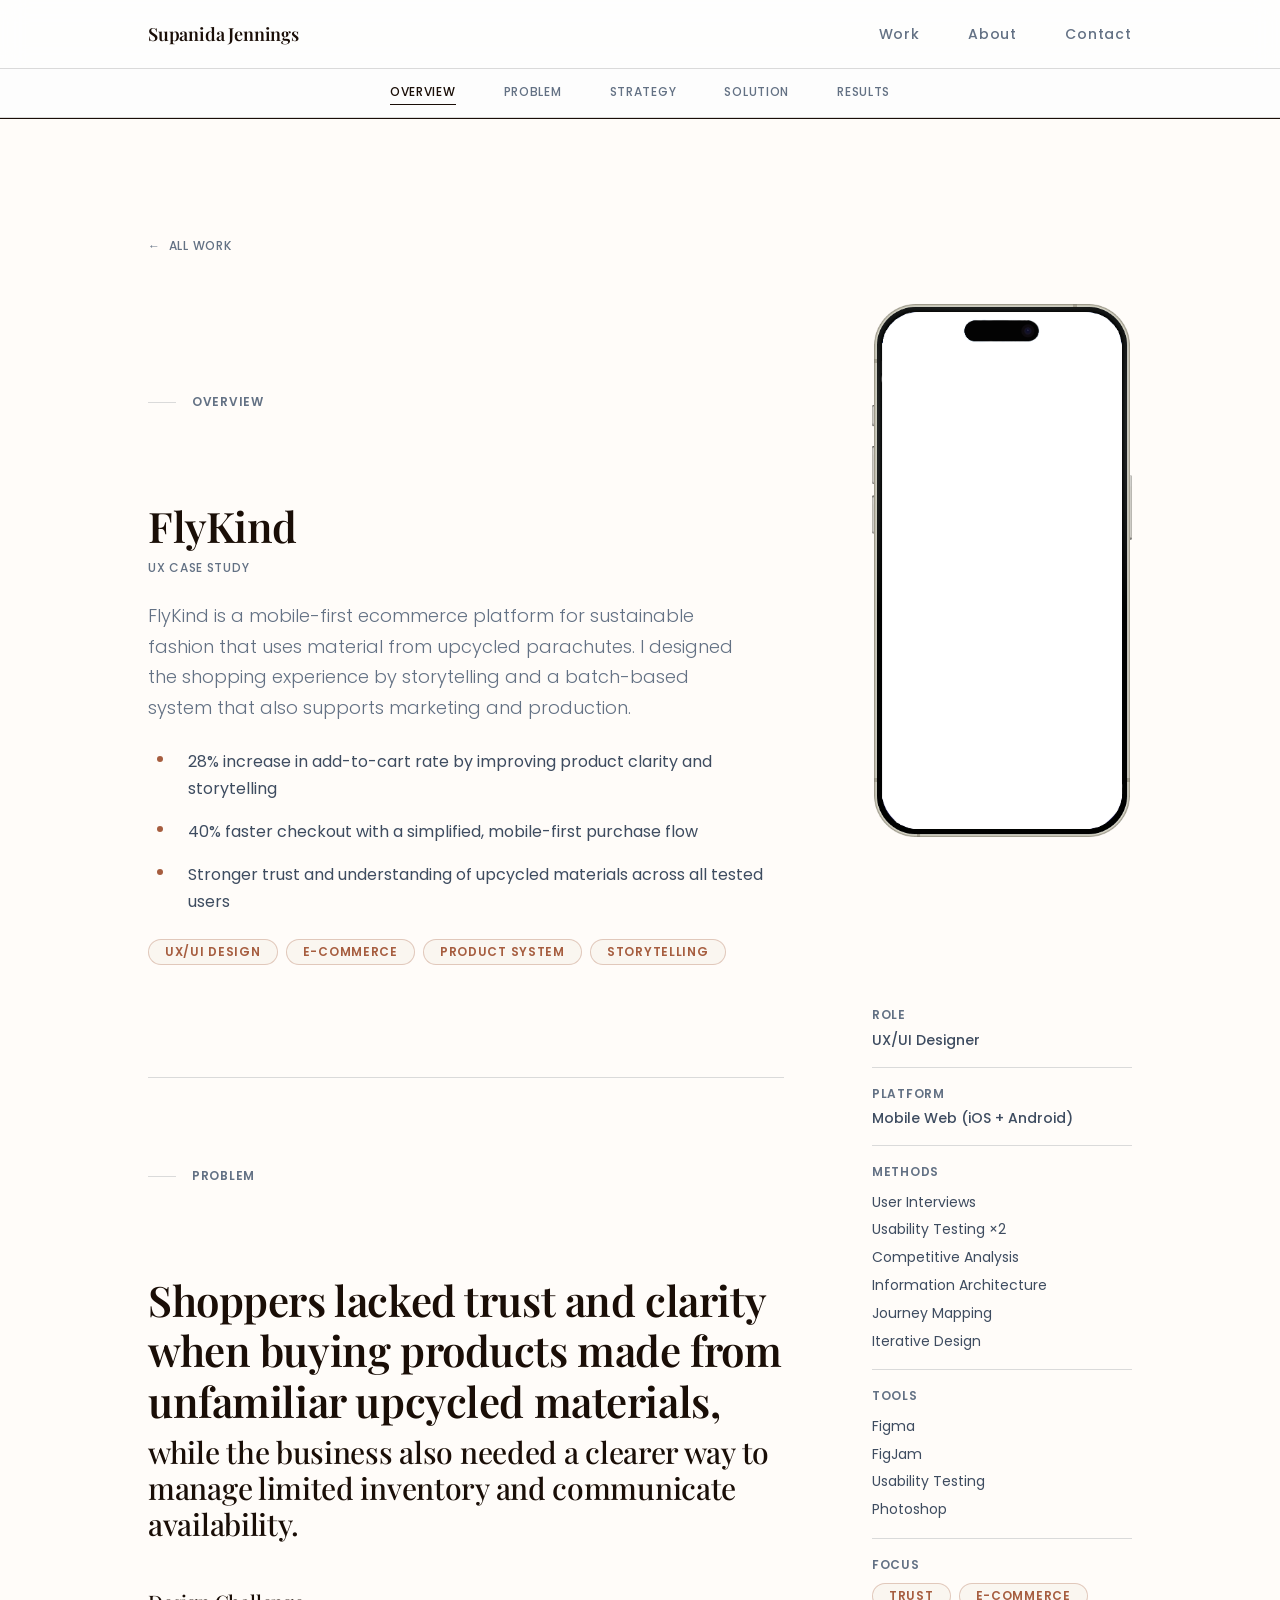
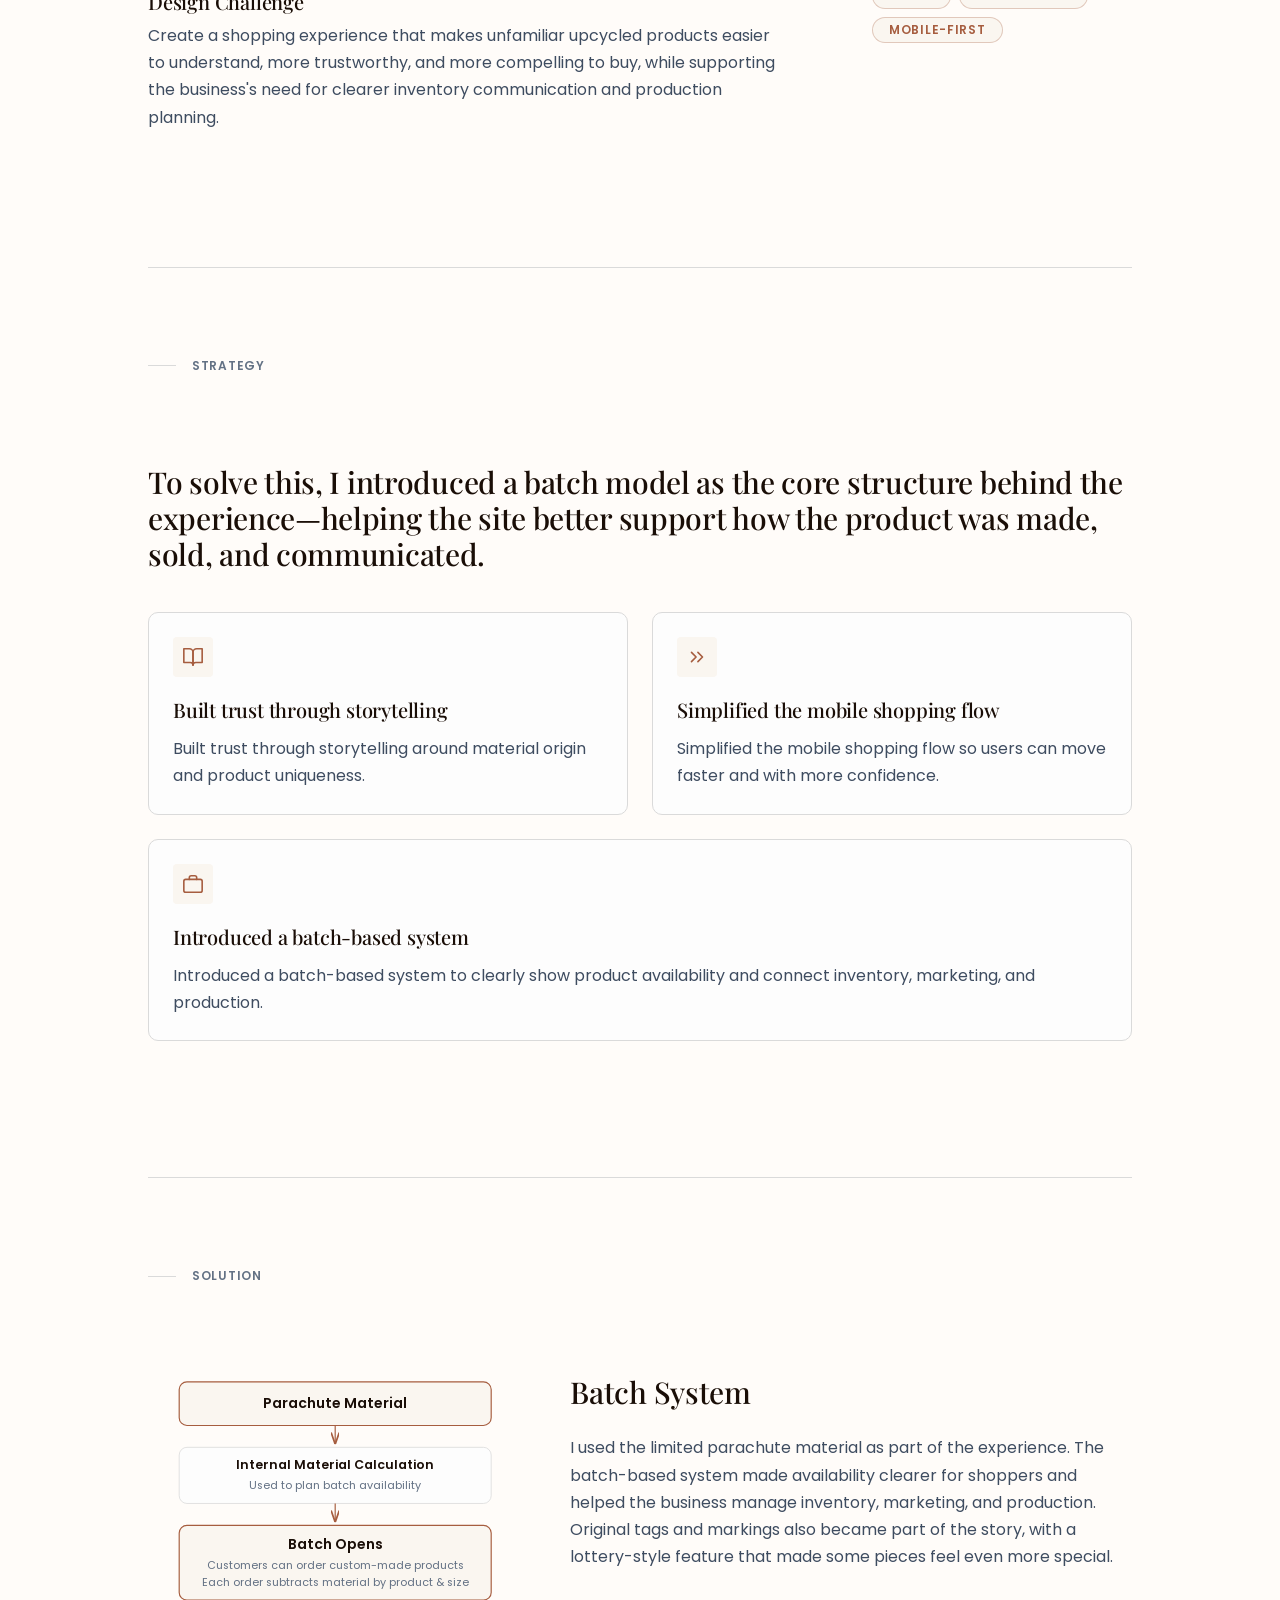
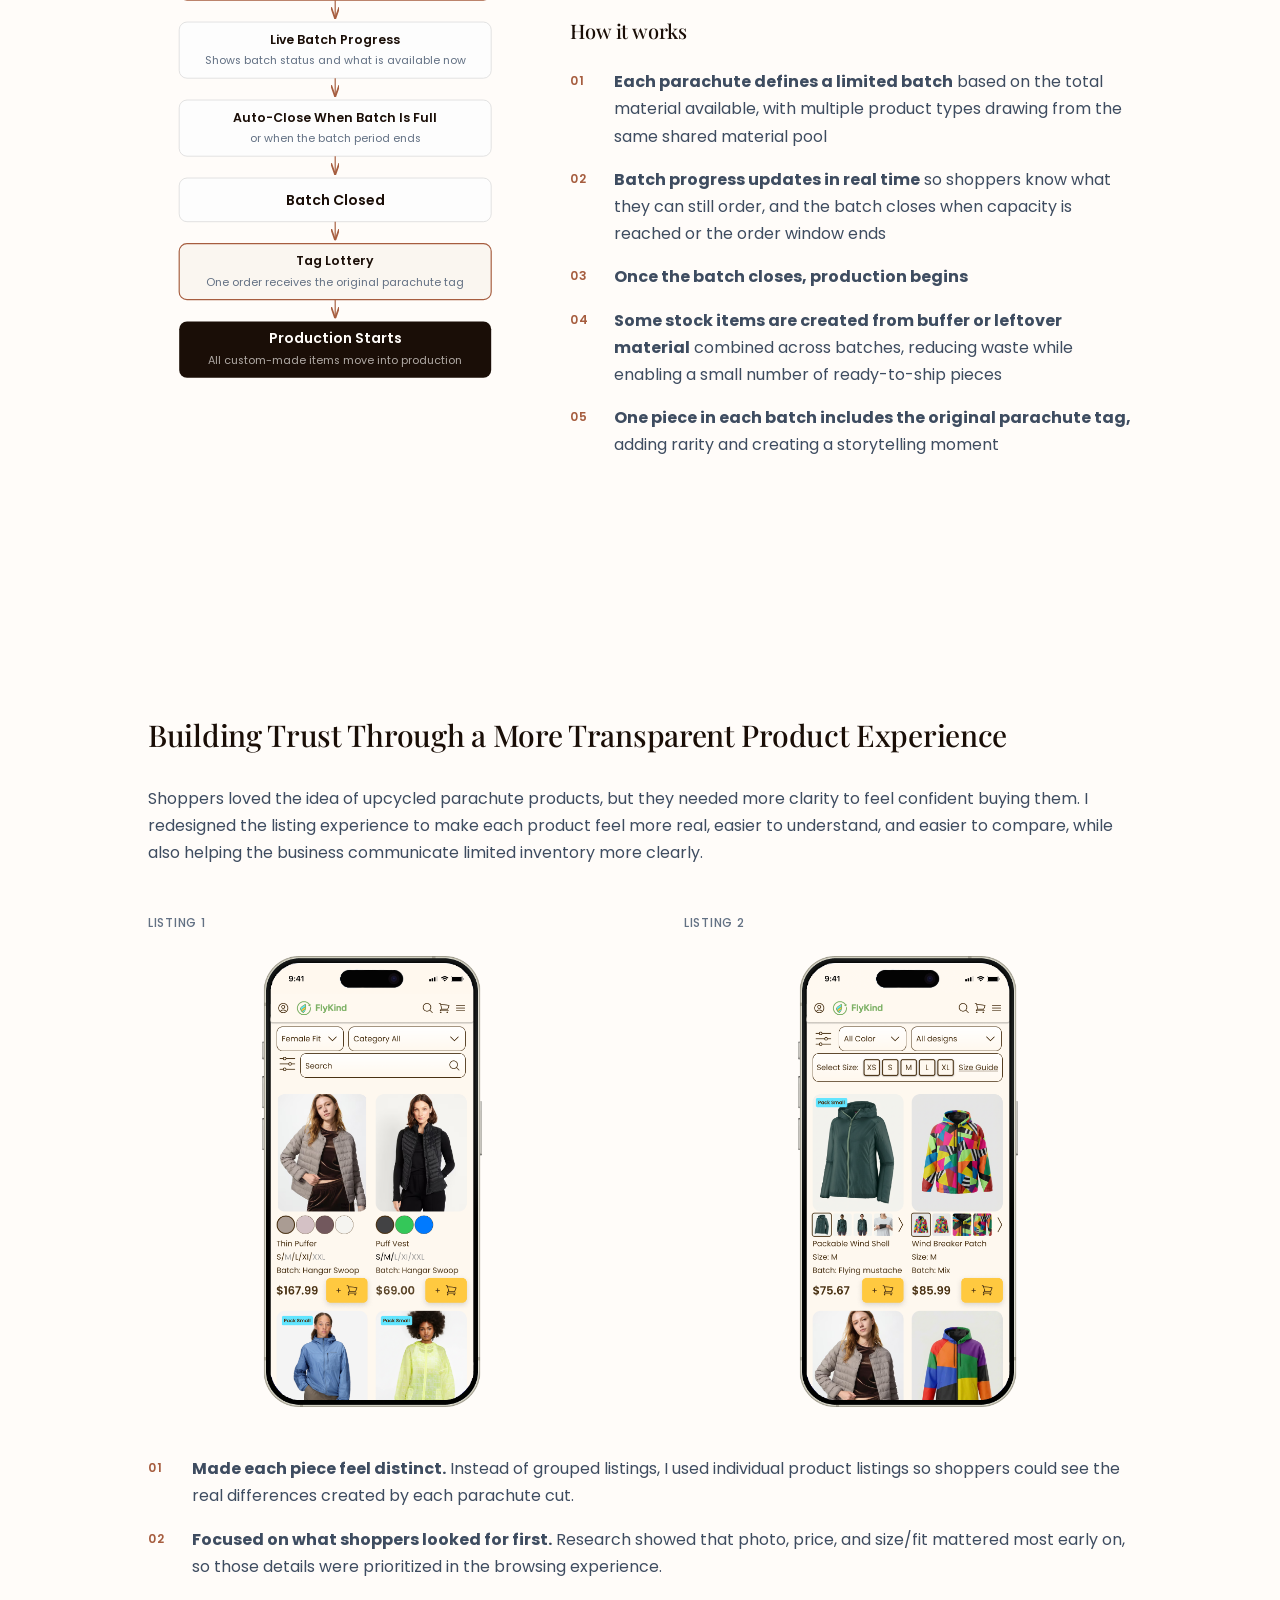
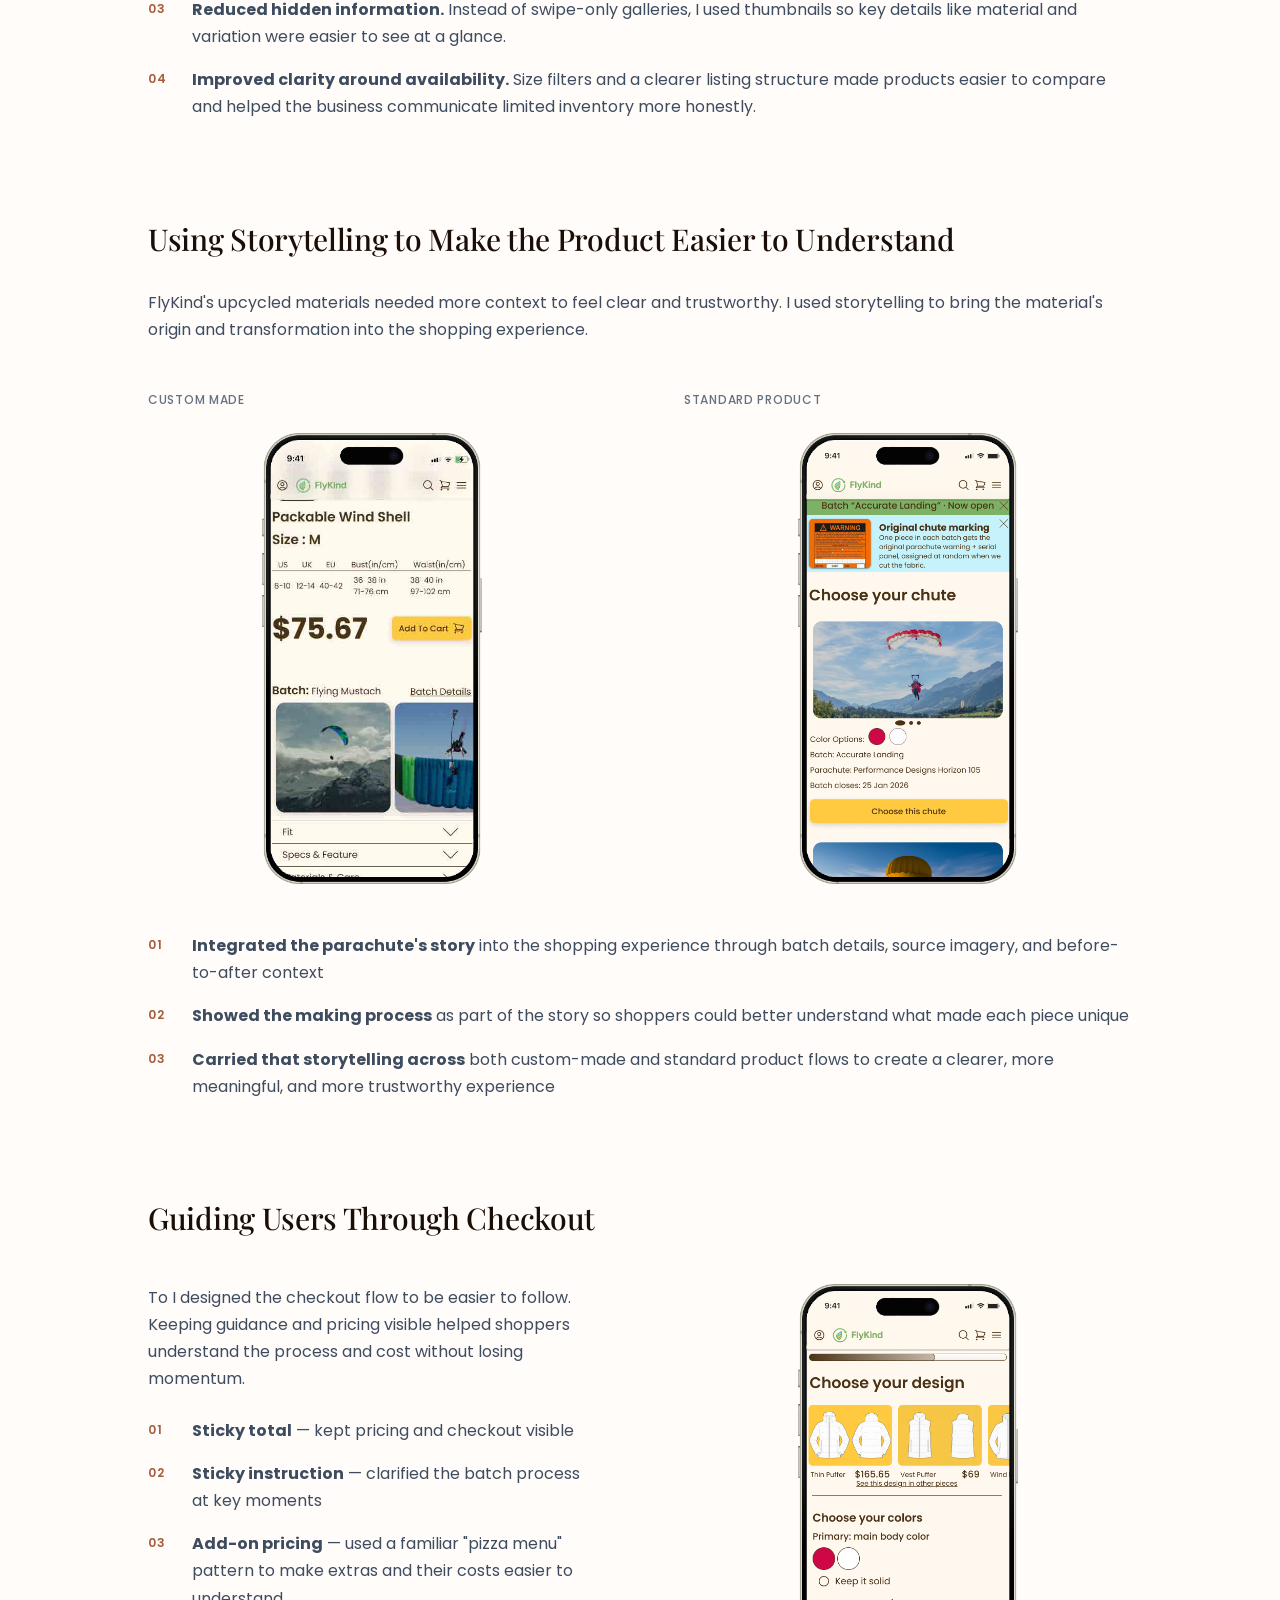
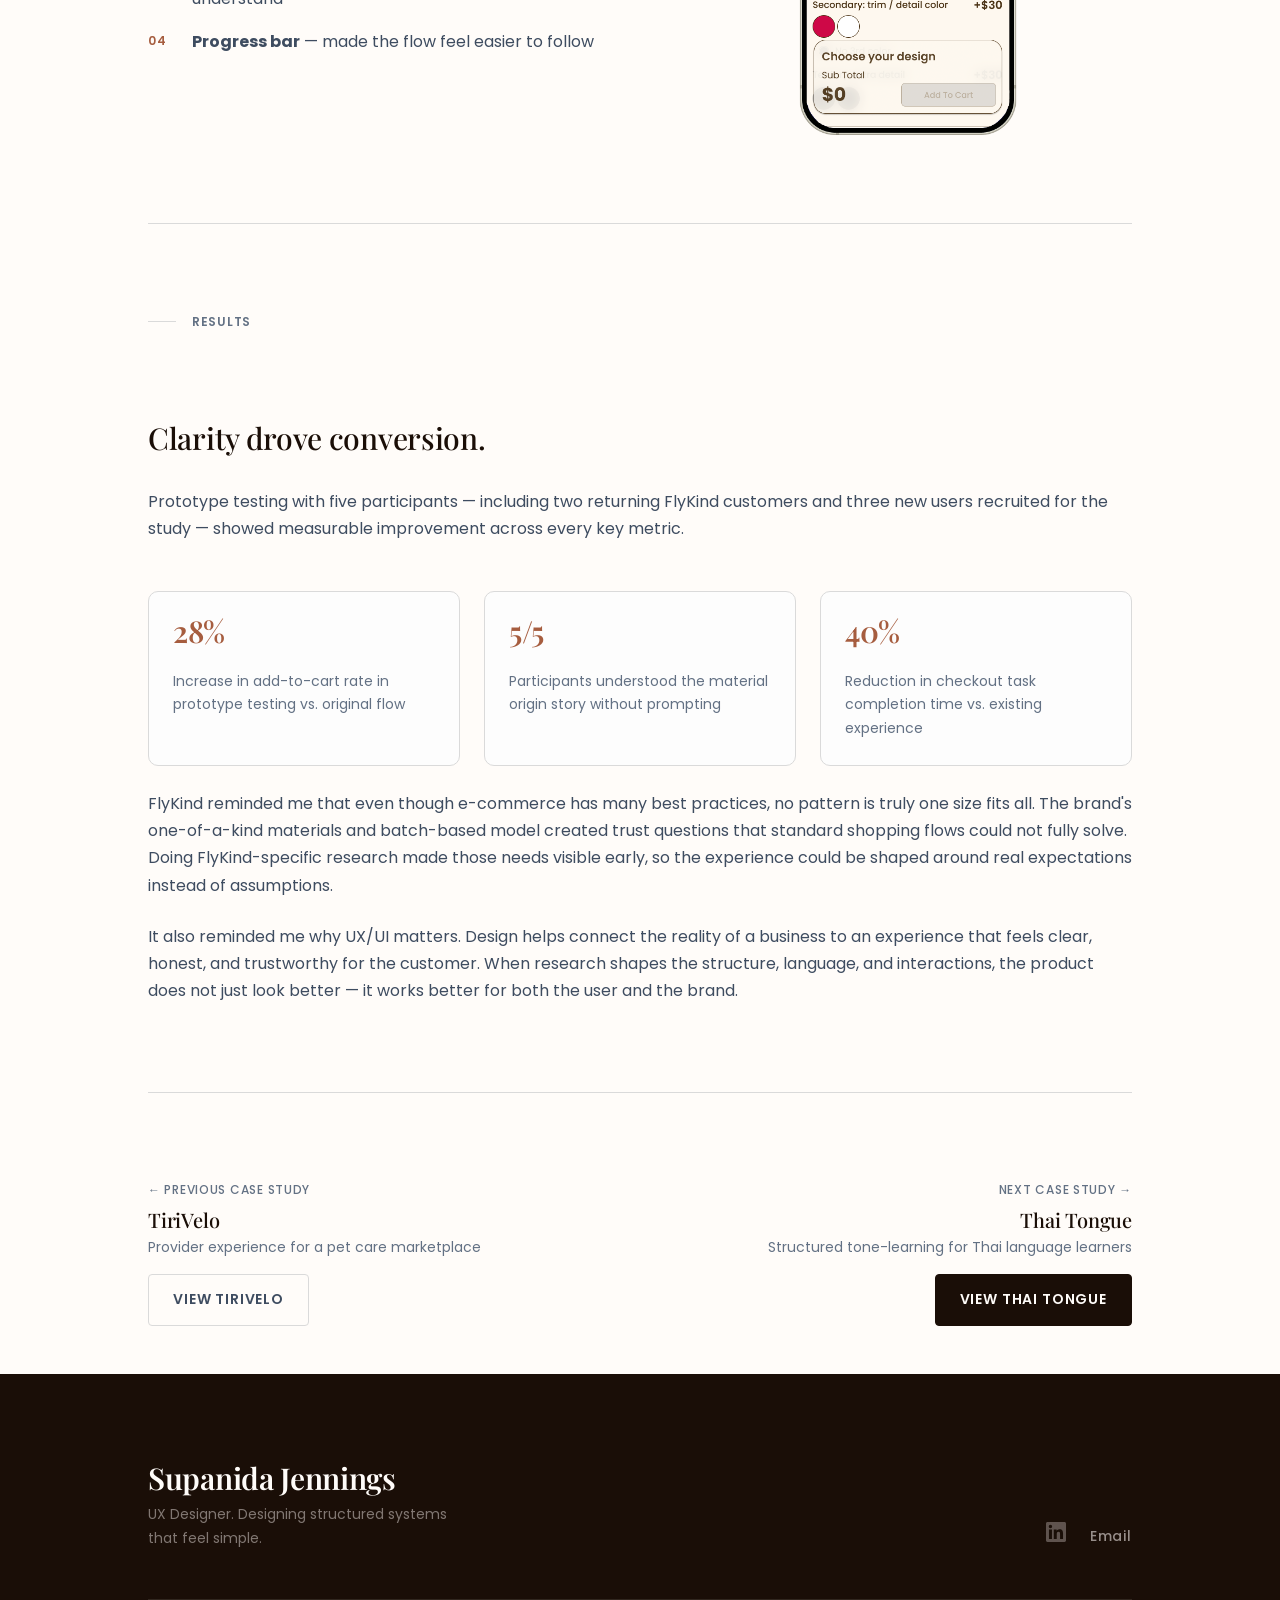
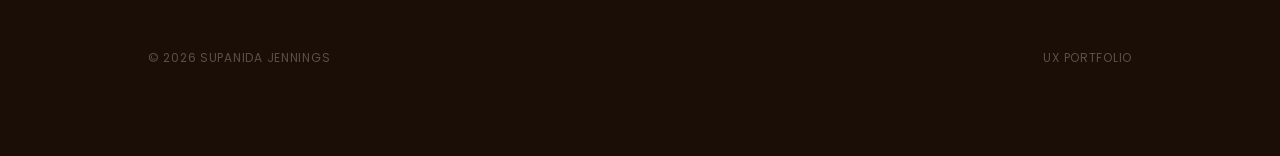
==== flykind_2.html @ d6032e82 "update: flatten asset structure and update site files Move all assets and HTML files from flykind/ a" ====
<!DOCTYPE html>
<html lang="en">
<head>
  <meta charset="UTF-8" />
  <meta name="viewport" content="width=device-width, initial-scale=1.0" />
  <meta name="description" content="FlyKind UX Case Study by Supanida Jennings. Designing a mobile-first shopping experience that earns trust for products made from upcycled parachutes." />
  <title>FlyKind — Supanida Jennings</title>
  <link rel="preconnect" href="https://fonts.googleapis.com" />
  <link rel="preconnect" href="https://fonts.gstatic.com" crossorigin />
  <link href="https://fonts.googleapis.com/css2?family=Playfair+Display:ital,wght@0,500;0,600;1,400&family=Poppins:wght@300;400;500;600&display=swap" rel="stylesheet" />
  <link rel="stylesheet" href="supanida.css" />

  <style>
    /* =======================================================================
       CASE STUDY PAGE — Additive styles only.
       Every token, color, font, and spacing value comes from supanida.css.
       ======================================================================= */

    :root {
      --nav-height:    64px;
      --subnav-height: 48px;
      --scroll-offset: calc(var(--nav-height) + var(--subnav-height) + 20px);
    }

    .section-label {
      margin-top: var(--space-xxl);
      margin-bottom: var(--space-xxl);
    }

    html { scroll-padding-top: var(--scroll-offset); }

    /* -------------------------------------------------------------------
       SUB-NAV
    ------------------------------------------------------------------- */
    .subnav {
      position: sticky;
      top: var(--nav-height);
      z-index: 90;
      background-color: rgba(253, 253, 253, 0.92);
      border-bottom: 0.75px solid var(--color-border);
      backdrop-filter: blur(12px);
      -webkit-backdrop-filter: blur(12px);
    }

    .subnav__inner {
      display: flex;
      align-items: center;
      justify-content: center;
      gap: var(--space-xl);
      height: var(--subnav-height);
      overflow-x: auto;
      scrollbar-width: none;
      -ms-overflow-style: none;
    }

    .subnav__inner::-webkit-scrollbar { display: none; }

    .subnav__link {
      font-family: var(--font-body);
      font-size: var(--text-caption);
      font-weight: var(--weight-medium);
      letter-spacing: var(--tracking-label);
      text-transform: uppercase;
      color: var(--color-text-muted);
      white-space: nowrap;
      padding-bottom: 2px;
      position: relative;
      flex-shrink: 0;
      transition: color var(--transition-base);
    }

    .subnav__link::after {
      content: '';
      position: absolute;
      bottom: -1px;
      left: 0;
      width: 0;
      height: 1.5px;
      background-color: var(--color-text-heading);
      transition: width var(--transition-base);
    }

    .subnav__link:hover              { color: var(--color-text-heading); }
    .subnav__link.is-active          { color: var(--color-text-heading); }
    .subnav__link.is-active::after   { width: 100%; }

    /* -------------------------------------------------------------------
       HERO-OVERVIEW MERGED LAYOUT
    ------------------------------------------------------------------- */
    .cs-hero-overview-grid {
      align-items: stretch;
      margin-top: var(--space-lg);
      gap: var(--space-lg);
    }

    .cs-hero-overview-img {
      display: flex;
      justify-content: center;
      align-items: center;
    }

    /* -------------------------------------------------------------------
       iPHONE 16 — iphone16light.png (383x785px)
       Video is 16px smaller than frame (8px inset each side), rounded 8px.
    ------------------------------------------------------------------- */
    .cs-phone-hero {
      position: relative;
      width: 100%;
      max-width: 260px;
      margin-inline: auto;
      aspect-ratio: 383 / 785;
    }

    /* PNG frame — solid on top, video shows through black screen area */
    .cs-phone-hero__frame {
      position: absolute;
      inset: 0;
      width: 100%;
      height: 100%;
      object-fit: fill;
      display: block;
      z-index: 2;
      pointer-events: none;
    }

    /* Video — 16px smaller than frame, centred */
    .cs-phone-hero__video {
      position: absolute;
      left:      50%;
      top:       50%;
      transform: translate(-50%, -50%);
      width:     93.734%;
      height:    96.943%;
      object-fit: fill;
      border-radius: 16px;
      display:   block;
      z-index:   1;
      background: #ffffff;
    }

    @media (min-width: 768px) {
      .cs-phone-hero {
        max-width: 260px;
        width: 260px;
        position: sticky;
        top: var(--scroll-offset);
      }
    }

    /* -------------------------------------------------------------------
       PHONE MOCKUP — static screenshot inside iPhone 16 frame
       Same sizing as hero video: 24px smaller, 16px radius
    ------------------------------------------------------------------- */
    .cs-phone-mockup {
      position: relative;
      width: 100%;
      margin-inline: auto;
      aspect-ratio: 383 / 785;
    }

    .cs-phone-mockup__frame {
      position: absolute;
      inset: 0;
      width: 100%;
      height: 100%;
      object-fit: fill;
      display: block;
      z-index: 2;
      pointer-events: none;
    }

    .cs-phone-mockup__screen {
      position: absolute;
      left: 50%;
      top: 50%;
      transform: translate(-50%, -50%);
      width: 93.734%;
      height: 96.943%;
      object-fit: cover;
      object-position: top;
      border-radius: 16px;
      display: block;
      z-index: 1;
      background: #ffffff;
    }

    /* -------------------------------------------------------------------
       OVERVIEW TWO-COLUMN GRID
    ------------------------------------------------------------------- */
    .cs-overview-grid {
      display: grid;
      grid-template-columns: 1fr;
      gap: var(--space-xxl);
      margin-top: var(--space-lg);
    }

    .cs-overview-role {
      border-top: 0.75px solid var(--color-border);
      padding-top: var(--space-lg);
    }

    @media (min-width: 680px) {
      .cs-overview-grid {
        grid-template-columns: 1fr 1fr;
        align-items: start;
      }
      .cs-overview-role {
        border-top: none;
        border-left: 0.75px solid var(--color-border);
        padding-top: 0;
        padding-left: var(--space-xxl);
      }
    }

    /* -------------------------------------------------------------------
       STRATEGY CARDS
    ------------------------------------------------------------------- */
    .cs-strategy-grid {
      display: grid;
      grid-template-columns: 1fr;
      gap: var(--space-lg);
    }

    .cs-strategy-card {
      background-color: var(--color-bg-secondary);
      border: 0.75px solid var(--color-border);
      border-radius: var(--radius-md);
      padding: var(--space-lg);
    }

    .cs-strategy-icon {
      width: 40px;
      height: 40px;
      border-radius: var(--radius-sm);
      background-color: var(--color-accent-light);
      color: var(--color-accent);
      display: flex;
      align-items: center;
      justify-content: center;
      margin-bottom: var(--space-md);
      flex-shrink: 0;
    }

    .cs-strategy-card__title {
      font-family: var(--font-heading);
      font-size: var(--text-h3);
      font-weight: var(--weight-medium);
      letter-spacing: var(--tracking-heading);
      color: var(--color-text-heading);
      margin-bottom: var(--space-sm);
    }

    @media (min-width: 680px) {
      .cs-strategy-grid {
        grid-template-columns: repeat(2, 1fr);
      }
    }

    /* -------------------------------------------------------------------
       BATCH ICON LIST — vertical list with icons matching design tokens
    ------------------------------------------------------------------- */
    .cs-batch-list {
      display: flex;
      flex-direction: column;
      gap: var(--space-lg);
      margin-top: 40px;
    }

    .cs-batch-item {
      display: grid;
      grid-template-columns: 44px 1fr;
      gap: var(--space-md);
      align-items: start;
    }

    .cs-batch-icon {
      width: 44px;
      height: 44px;
      border-radius: var(--radius-sm);
      background-color: var(--color-accent-light);
      color: var(--color-accent);
      display: flex;
      align-items: center;
      justify-content: center;
      flex-shrink: 0;
    }

    .cs-batch-item__text h4 {
      font-family: var(--font-heading);
      font-size: var(--text-body-md);
      font-weight: var(--weight-semibold);
      color: var(--color-text-heading);
      line-height: 1.3;
    }

    .cs-batch-item__text p {
      font-size: var(--text-body-sm);
      color: var(--color-text-muted);
      line-height: var(--lh-body);
      margin-top: var(--space-xs);
    }

    /* -------------------------------------------------------------------
       PROJECT INFO BAR — full width horizontal
    ------------------------------------------------------------------- */
    .cs-project-bar {
      display: grid;
      grid-template-columns: 1fr;
      padding-block: var(--space-lg);
    }

    .cs-project-bar__item {
      padding-block: var(--space-md);
      border-bottom: 0.75px solid var(--color-border);
    }

    .cs-project-bar__item:last-child { border-bottom: none; }

    @media (min-width: 680px) {
      .cs-project-bar {
        grid-template-columns: repeat(5, 1fr);
        padding-block: var(--space-xl);
        align-items: start;
      }

      .cs-project-bar__item {
        padding-block: 0;
        padding-inline: var(--space-lg);
        border-bottom: none;
        border-right: 0.75px solid var(--color-border);
      }

      .cs-project-bar__item:first-child { padding-left: 0; }
      .cs-project-bar__item:last-child  { border-right: none; }
    }

    /* -------------------------------------------------------------------
       HERO
    ------------------------------------------------------------------- */
    .cs-hero {
      padding-top: calc(var(--space-xxl) + var(--space-lg));
      padding-bottom: 0;
      border-top: 1.5px solid var(--color-text-heading);
    }

    .cs-hero__back {
      display: inline-flex;
      align-items: center;
      gap: var(--space-sm);
      font-family: var(--font-body);
      font-size: var(--text-caption);
      font-weight: var(--weight-medium);
      letter-spacing: var(--tracking-label);
      text-transform: uppercase;
      color: var(--color-text-muted);
      transition: color var(--transition-base);
      margin-bottom: var(--space-lg);
    }

    .cs-hero__back::before { content: '←'; }
    .cs-hero__back:hover   { color: var(--color-text-heading); }

    .cs-hero__tags {
      display: flex;
      flex-wrap: wrap;
      gap: var(--space-sm);
      margin-bottom: var(--space-lg);
    }

    .cs-hero__sub {
      font-family: var(--font-body);
      font-size: var(--text-body-lg);
      font-weight: var(--weight-light);
      line-height: var(--lh-body);
      color: var(--color-text-muted);
      max-width: 600px;
      margin-top: var(--space-md);
    }

    .cs-cover {
      margin-top: var(--space-xxl);
      border-radius: var(--radius-lg);
      overflow: hidden;
      background-color: var(--color-accent-light);
      aspect-ratio: 16 / 7;
    }

    .cs-cover img {
      width: 100%;
      height: 100%;
      object-fit: cover;
    }

    /* -------------------------------------------------------------------
       BULLET LIST (hero outcome bullets)
    ------------------------------------------------------------------- */
    .cs-bullets {
      display: flex;
      flex-direction: column;
      gap: var(--space-md);
      margin-top: var(--space-xl);
    }

    .cs-bullet {
      display: grid;
      grid-template-columns: var(--space-lg) 1fr;
      gap: var(--space-md);
      align-items: start;
    }

    .cs-bullet::before {
      content: '';
      width: 6px;
      height: 6px;
      border-radius: 50%;
      background-color: var(--color-accent);
      margin-top: 8px;
      justify-self: center;
    }

    .cs-bullet p {
      font-size: var(--text-body-md);
      line-height: var(--lh-body);
      color: var(--color-text-body);
    }

    /* -------------------------------------------------------------------
       STATS ROW
    ------------------------------------------------------------------- */
    .cs-stats {
      display: grid;
      grid-template-columns: 1fr;
      gap: var(--space-lg);
      padding-block: var(--space-xl);
      border-top: 0.75px solid var(--color-border);
      border-bottom: 0.75px solid var(--color-border);
      margin-top: var(--space-xxl);
    }

    .cs-stat__number {
      font-family: var(--font-heading);
      font-size: var(--text-h1);
      font-weight: var(--weight-semibold);
      letter-spacing: var(--tracking-heading);
      color: var(--color-accent);
      line-height: 1;
    }

    .cs-stat__label {
      font-size: var(--text-body-sm);
      color: var(--color-text-muted);
      margin-top: var(--space-sm);
      line-height: var(--lh-small);
    }

    /* -------------------------------------------------------------------
       BODY LAYOUT
    ------------------------------------------------------------------- */
    .cs-layout {
      display: grid;
      grid-template-columns: 1fr;
      gap: var(--space-xxl);
      align-items: start;
    }

    /* On mobile sidebar moves above main content */
    .cs-sidebar {
      padding-top: 0;
      order: -1;
    }

    .cs-sidebar__item {
      padding-block: var(--space-md);
      border-bottom: 0.75px solid var(--color-border);
    }

    .cs-sidebar__key {
      font-size: var(--text-caption);
      font-weight: var(--weight-semibold);
      letter-spacing: var(--tracking-label);
      text-transform: uppercase;
      color: var(--color-text-muted);
      margin-bottom: var(--space-xs);
    }

    .cs-sidebar__val {
      font-size: var(--text-body-sm);
      font-weight: var(--weight-medium);
      color: var(--color-text-body);
      line-height: var(--lh-small);
    }

    .cs-sidebar__pills {
      display: flex;
      flex-wrap: wrap;
      gap: var(--space-sm);
      margin-top: var(--space-sm);
    }

    /* -------------------------------------------------------------------
       CONTENT RHYTHM
    ------------------------------------------------------------------- */
    .cs-content p + p { margin-top: var(--space-lg); }

    .cs-content h3 {
      font-family: var(--font-heading);
      font-size: var(--text-h3);
      font-weight: var(--weight-medium);
      letter-spacing: var(--tracking-heading);
      color: var(--color-text-heading);
      margin-top: var(--space-xl);
      margin-bottom: var(--space-md);
    }

    .cs-pullquote {
      border-left: 4px solid var(--color-accent);
      padding-left: var(--space-lg);
      margin-block: var(--space-xl);
    }

    .cs-pullquote p {
      font-family: var(--font-heading);
      font-size: var(--text-h3);
      font-weight: var(--weight-medium);
      font-style: italic;
      line-height: 1.4;
      color: var(--color-text-heading);
    }

    .cs-list {
      counter-reset: cs-counter;
      margin-top: var(--space-lg);
      display: flex;
      flex-direction: column;
      gap: var(--space-md);
    }

    .cs-list__item {
      display: grid;
      grid-template-columns: 28px 1fr;
      gap: var(--space-md);
      align-items: start;
    }

    .cs-list__item::before {
      counter-increment: cs-counter;
      content: counter(cs-counter, decimal-leading-zero);
      font-size: var(--text-caption);
      font-weight: var(--weight-semibold);
      letter-spacing: var(--tracking-label);
      color: var(--color-accent);
      padding-top: 3px;
    }

    .cs-list__item p {
      font-size: var(--text-body-md);
      line-height: var(--lh-body);
      color: var(--color-text-body);
      margin-top: 0 !important;
    }

    /* -------------------------------------------------------------------
       ASYMMETRIC FEATURE GRID
       Left: one tall card | Right: two stacked cards
    ------------------------------------------------------------------- */
    .feature-grid {
      display: grid;
      grid-template-columns: 1fr;
      gap: var(--space-lg);
    }

    .feature-column-left,
    .feature-column-right {
      display: flex;
      flex-direction: column;
      gap: var(--space-lg);
    }

    .feature-card {
      display: flex;
      flex-direction: column;
      gap: var(--space-md);
    }

    .feature-label { color: var(--color-text-muted); margin-bottom: var(--space-sm); }

    .feature-image-wrap {
      display: flex;
      justify-content: center;
    }

    /* plain img (non-phone) inside feature-image-wrap */
    .feature-image-wrap > img {
      width: 100%;
      max-width: 280px;
      height: auto;
      display: block;
      border-radius: var(--radius-md);
    }

    /* phone mockup inside feature-image-wrap — fixed width, frame intact */
    .feature-image-wrap .cs-phone-mockup {
      width: 220px;
      flex-shrink: 0;
    }

    @media (min-width: 680px) {
      .feature-grid {
        grid-template-columns: 1fr 1fr;
        align-items: stretch;
        gap: var(--space-xxl);
      }

      .feature-column-left { height: 100%; }

      .feature-card--tall {
        flex: 1;
        height: 100%;
        justify-content: flex-start;
      }

      .feature-card--tall .feature-image-wrap {
        border-radius: var(--radius-md);
        min-height: 0;
        display: flex;
        align-items: flex-start;
        justify-content: center;
      }

      .feature-column-right .feature-image-wrap .cs-phone-mockup {
        width: 220px;
      }

      .feature-column-left .feature-image-wrap .cs-phone-mockup {
        width: 220px;
      }
    }

    /* -------------------------------------------------------------------
       FEATURE BLOCKS — alternating image/text layout
    ------------------------------------------------------------------- */
    .cs-feature-block {
      display: grid;
      grid-template-columns: 1fr;
      gap: var(--space-xl);
      align-items: center;
      margin-bottom: var(--space-xxl);
    }

    .cs-feature-grid {
      display: grid;
      grid-template-columns: 1fr;
      gap: var(--space-xxl);
      margin-top: var(--space-xxl);
    }

    @media (min-width: 680px) {
      .cs-feature-grid {
        grid-template-columns: 1fr 1fr;
      }
    }

    .cs-feature-card {
      display: flex;
      flex-direction: column;
      gap: var(--space-md);
    }

    .cs-feature-card__img {
      border-radius: var(--radius-md);
      overflow: hidden;
    }

    .cs-feature-card__img img {
      width: 100%;
      height: auto;
      display: block;
    }

    .cs-feature-block__img {
      border-radius: var(--radius-md);
      display: flex;
      justify-content: center;
    }

    .cs-feature-block__img img {
      width: 100%;
      max-width: 280px;
      height: auto;
      display: block;
    }

    @media (min-width: 680px) {
      .cs-feature-block {
        grid-template-columns: 1fr 1fr;
      }

      .cs-feature-block__img img {
        max-width: 100%;
      }

      .feature-image-wrap img {
        max-width: 100%;
      }

      .cs-feature-block--reverse .cs-feature-block__img {
        order: 2;
      }

      .cs-feature-block--reverse .cs-feature-block__text {
        order: 1;
      }
    }

    /* -------------------------------------------------------------------
       IMAGE PLACEHOLDERS
    ------------------------------------------------------------------- */
    .cs-img-wrap {
      margin-block: var(--space-xl);
      border-radius: var(--radius-md);
      overflow: hidden;
      background-color: var(--color-accent-light);
    }

    .cs-img-wrap img { width: 100%; height: auto; display: block; }

    .cs-img-wrap--placeholder {
      aspect-ratio: 16 / 9;
      display: flex;
      align-items: center;
      justify-content: center;
    }

    .cs-img-wrap--placeholder span {
      font-family: var(--font-body);
      font-size: var(--text-body-sm);
      letter-spacing: var(--tracking-label);
      text-transform: uppercase;
      color: var(--color-text-muted);
    }

    .cs-img-caption {
      font-size: var(--text-caption);
      letter-spacing: var(--tracking-label);
      color: var(--color-text-muted);
      margin-top: var(--space-sm);
      text-align: center;
    }

    /* -------------------------------------------------------------------
       RESULTS
    ------------------------------------------------------------------- */
    .cs-results-grid {
      display: grid;
      grid-template-columns: 1fr;
      gap: var(--space-lg);
      margin-top: var(--space-xl);
    }

    .cs-result-card {
      background-color: var(--color-bg-secondary);
      border: 0.75px solid var(--color-border);
      border-radius: var(--radius-md);
      padding: var(--space-lg);
    }

    .cs-result-card__number {
      font-family: var(--font-heading);
      font-size: var(--text-h2);
      font-weight: var(--weight-semibold);
      color: var(--color-accent);
      letter-spacing: var(--tracking-heading);
      line-height: 1;
    }

    .cs-result-card__desc {
      font-size: var(--text-body-sm);
      color: var(--color-text-muted);
      margin-top: var(--space-sm);
      line-height: var(--lh-body);
    }

    /* -------------------------------------------------------------------
       NEXT CASE STUDY
    ------------------------------------------------------------------- */
    .cs-next {
      border-top: 0.75px solid var(--color-border);
      padding-top: var(--space-xxl);
      display: flex;
      flex-direction: column;
      gap: var(--space-lg);
    }

    /* -------------------------------------------------------------------
       RESPONSIVE — Tablet
    ------------------------------------------------------------------- */
    @media (min-width: 680px) {
      .cs-stats        { grid-template-columns: repeat(3, 1fr); }
      .cs-results-grid { grid-template-columns: repeat(2, 1fr); }
      .cs-next         { flex-direction: row; justify-content: space-between; align-items: center; }
      .cs-listing-grid { grid-template-columns: 1fr 1fr 2fr; }
    }

    /* -------------------------------------------------------------------
       RESPONSIVE — Desktop
    ------------------------------------------------------------------- */
    @media (min-width: 1024px) {
      :root { --nav-height: 68px; }

      .cs-layout {
        grid-template-columns: 1fr 260px;
        gap: var(--space-xxl);
      }

      .cs-sidebar {
        position: sticky;
        top: var(--scroll-offset);
        order: 0;
      }

      .cs-results-grid { grid-template-columns: repeat(3, 1fr); }
    }
  </style>
</head>
<body>

  <!-- =====================================================================
       MAIN NAV
       ===================================================================== -->
  <nav class="site-nav" role="navigation" aria-label="Main navigation">
    <div class="container">
      <div class="site-nav__inner">
        <a href="index.html" class="site-nav__logo" aria-label="Supanida Jennings, Home">
          Supanida Jennings
        </a>
        <ul class="site-nav__links" role="list">
          <li><a href="index.html#work"    class="nav-link">Work</a></li>
          <li><a href="index.html#about"   class="nav-link">About</a></li>
          <li><a href="index.html#contact" class="nav-link">Contact</a></li>
        </ul>
      </div>
    </div>
  </nav>


  <!-- =====================================================================
       SUB-NAV
       ===================================================================== -->
  <nav class="subnav" role="navigation" aria-label="Case study sections">
    <div class="container">
      <div class="subnav__inner">
        <a href="#overview"  class="subnav__link" data-section="overview">Overview</a>
        <a href="#problem"   class="subnav__link" data-section="problem">Problem</a>
        <a href="#strategy"  class="subnav__link" data-section="strategy">Strategy</a>
        <a href="#solution"  class="subnav__link" data-section="solution">Solution</a>
        <a href="#results"   class="subnav__link" data-section="results">Results</a>
      </div>
    </div>
  </nav>


  <!-- =====================================================================
       OVERVIEW — merged hero + overview, two-column (mirrors TiriVelo)
       ===================================================================== -->
  <section class="cs-hero" id="overview" aria-labelledby="heading-overview">
    <div class="container">

      <a href="index.html" class="cs-hero__back">All Work</a>

      <div class="cs-hero-overview-grid cs-layout">

        <!-- Left: all text content -->
        <div>

          <!-- Overview label sits above everything -->
          <p class="section-label">Overview</p>

          <h1 class="section-title animate-in animate-in--delay-1">FlyKind</h1>
          <p class="caption animate-in animate-in--delay-1"
             style="margin-top: var(--space-sm); color: var(--color-text-muted); letter-spacing: var(--tracking-label); text-transform: uppercase;">
            UX Case Study
          </p>

          <p class="cs-hero__sub animate-in animate-in--delay-2" style="margin-top: var(--space-lg);">
            FlyKind is a mobile-first ecommerce platform for sustainable fashion that uses material from upcycled parachutes. I designed the shopping experience by storytelling and a batch-based system that also supports marketing and production.
          </p>

          <div class="cs-bullets animate-in animate-in--delay-3" style="margin-top: var(--space-lg);">
            <div class="cs-bullet"><p>28% increase in add-to-cart rate by improving product clarity and storytelling</p></div>
            <div class="cs-bullet"><p>40% faster checkout with a simplified, mobile-first purchase flow</p></div>
            <div class="cs-bullet"><p>Stronger trust and understanding of upcycled materials across all tested users</p></div>
          </div>

          <div class="cs-hero__tags" style="margin-top: var(--space-lg);">
            <span class="tag">UX/UI Design</span>
            <span class="tag">E-Commerce</span>
            <span class="tag">Product System</span>
            <span class="tag">Storytelling</span>
          </div>

          <!-- Overview text removed -->

        </div>

        <!-- Right: real iPhone 16 image with video behind screen -->
        <div class="cs-hero-overview-img animate-in animate-in--delay-3">
          <div class="cs-phone-hero">

            <!-- Video positioned exactly behind the screen area -->
            <video
              class="cs-phone-hero__video"
              autoplay
              loop
              muted
              playsinline
              aria-label="Hero screen recording of the FlyKind shopping experience"
            >
              <source src="flykind.mp4" type="video/mp4" />
            </video>

            <!-- iPhone 16 PNG frame overlaid on top -->
            <img
              class="cs-phone-hero__frame"
              src="iphone16light.png"
              alt=""
              aria-hidden="true"
            />

          </div>
        </div>

      </div>
    </div>
  </section>

  <!-- =====================================================================
       BODY — Problem section + sidebar (mirrors TiriVelo)
       ===================================================================== -->
  <div style="padding-top: 0; padding-bottom: var(--space-xl);">
    <div class="container">
      <div class="cs-layout">
        <main>

          <hr style="margin-top: var(--space-xxl); margin-bottom: 0;" />

          <!-- PROBLEM -------------------------------------------------- -->
          <section id="problem" aria-labelledby="heading-problem">
            <p class="section-label">Problem</p>

            <div class="cs-content" style="margin-top: 32px;">
              <h2 class="section-title" id="heading-problem">
                Shoppers lacked trust and clarity when buying products made from unfamiliar upcycled materials,
              </h2>
              <h2 class="subsection-title" style="margin-top: var(--space-sm);">
                while the business also needed a clearer way to manage limited inventory and communicate availability.
              </h2>

              <!-- Design challenge -->
              <div style="margin-top: 48px;">
                <h3 style="font-family: var(--font-heading); font-size: var(--text-h3); font-weight: var(--weight-medium); letter-spacing: var(--tracking-heading); color: var(--color-text-heading); line-height: var(--lh-heading); margin-bottom: var(--space-sm);">Design Challenge</h3>
                <p class="body-text">
                  Create a shopping experience that makes unfamiliar upcycled products easier to understand, more trustworthy, and more compelling to buy, while supporting the business's need for clearer inventory communication and production planning.
                </p>
              </div>

            </div>
          </section>

        </main>

        <!-- ── SIDEBAR ───────────────────────────────────────── -->
        <aside class="cs-sidebar" aria-label="Project details">

          <div class="cs-sidebar__item">
            <p class="cs-sidebar__key">Role</p>
            <p class="cs-sidebar__val">UX/UI Designer</p>
          </div>

          <div class="cs-sidebar__item">
            <p class="cs-sidebar__key">Platform</p>
            <p class="cs-sidebar__val">Mobile Web (iOS + Android)</p>
          </div>

          <div class="cs-sidebar__item">
            <p class="cs-sidebar__key">Methods</p>
            <ul style="margin-top: var(--space-sm); display: flex; flex-direction: column; gap: var(--space-xs);" role="list">
              <li style="font-size: var(--text-body-sm); color: var(--color-text-body);">User Interviews</li>
              <li style="font-size: var(--text-body-sm); color: var(--color-text-body);">Usability Testing ×2</li>
              <li style="font-size: var(--text-body-sm); color: var(--color-text-body);">Competitive Analysis</li>
              <li style="font-size: var(--text-body-sm); color: var(--color-text-body);">Information Architecture</li>
              <li style="font-size: var(--text-body-sm); color: var(--color-text-body);">Journey Mapping</li>
              <li style="font-size: var(--text-body-sm); color: var(--color-text-body);">Iterative Design</li>
            </ul>
          </div>

          <div class="cs-sidebar__item">
            <p class="cs-sidebar__key">Tools</p>
            <ul style="margin-top: var(--space-sm); display: flex; flex-direction: column; gap: var(--space-xs);" role="list">
              <li style="font-size: var(--text-body-sm); color: var(--color-text-body);">Figma</li>
              <li style="font-size: var(--text-body-sm); color: var(--color-text-body);">FigJam</li>
              <li style="font-size: var(--text-body-sm); color: var(--color-text-body);">Usability Testing</li>
              <li style="font-size: var(--text-body-sm); color: var(--color-text-body);">Photoshop</li>
            </ul>
          </div>

          <div class="cs-sidebar__item" style="border-bottom: none;">
            <p class="cs-sidebar__key">Focus</p>
            <div class="cs-sidebar__pills" style="margin-top: var(--space-sm);">
              <span class="tag">Trust</span>
              <span class="tag">E-Commerce</span>
              <span class="tag">Mobile-First</span>
            </div>
          </div>

        </aside>

      </div><!-- end cs-layout -->
    </div><!-- end container -->
  </div><!-- end problem wrapper -->

  <!-- =====================================================================
       STRATEGY — full width with cards (mirrors TiriVelo)
       ===================================================================== -->
  <div style="padding-bottom: var(--space-xl);">
    <div class="container">

      <hr style="margin-top: var(--space-xxl); margin-bottom: 0;" />

      <!-- STRATEGY ------------------------------------------------- -->
      <section id="strategy" aria-labelledby="heading-strategy">
        <p class="section-label">Strategy</p>
        <h2 class="subsection-title" id="heading-strategy">
          To solve this, I introduced a batch model as the core structure behind the experience—helping the site better support how the product was made, sold, and communicated.
        </h2>

        <div class="cs-strategy-grid" style="margin-top: 40px;">

          <!-- 1 Built trust -->
          <div class="cs-strategy-card">
            <div class="cs-strategy-icon" aria-hidden="true">
              <svg xmlns="http://www.w3.org/2000/svg" width="22" height="22" viewBox="0 0 24 24" fill="none" stroke="currentColor" stroke-width="1.75" stroke-linecap="round" stroke-linejoin="round">
                <path d="M2 3h6a4 4 0 0 1 4 4v14a3 3 0 0 0-3-3H2z"/>
                <path d="M22 3h-6a4 4 0 0 0-4 4v14a3 3 0 0 1 3-3h7z"/>
              </svg>
            </div>
            <h3 class="cs-strategy-card__title">Built trust through storytelling</h3>
            <p class="body-text">
              Built trust through storytelling around material origin and product uniqueness.
            </p>
          </div>

          <!-- 2 Simplified mobile flow -->
          <div class="cs-strategy-card">
            <div class="cs-strategy-icon" aria-hidden="true">
              <svg xmlns="http://www.w3.org/2000/svg" width="22" height="22" viewBox="0 0 24 24" fill="none" stroke="currentColor" stroke-width="1.75" stroke-linecap="round" stroke-linejoin="round">
                <polyline points="13 17 18 12 13 7"/>
                <polyline points="6 17 11 12 6 7"/>
              </svg>
            </div>
            <h3 class="cs-strategy-card__title">Simplified the mobile shopping flow</h3>
            <p class="body-text">
              Simplified the mobile shopping flow so users can move faster and with more confidence.
            </p>
          </div>

          <!-- 3 Full-width batch card -->
          <div class="cs-strategy-card" style="grid-column: 1 / -1;">
            <div class="cs-strategy-icon" aria-hidden="true">
              <svg xmlns="http://www.w3.org/2000/svg" width="22" height="22" viewBox="0 0 24 24" fill="none" stroke="currentColor" stroke-width="1.75" stroke-linecap="round" stroke-linejoin="round">
                <rect x="2" y="7" width="20" height="14" rx="2"/>
                <path d="M16 7V5a2 2 0 0 0-2-2h-4a2 2 0 0 0-2 2v2"/>
              </svg>
            </div>
            <h3 class="cs-strategy-card__title">Introduced a batch-based system</h3>
            <p class="body-text">
              Introduced a batch-based system to clearly show product availability and connect inventory, marketing, and production.
            </p>
          </div>

        </div>

      </section>

    </div>
  </div>

  <!-- =====================================================================
       SOLUTION — full width (mirrors TiriVelo)
       ===================================================================== -->
  <div style="padding-bottom: var(--space-xl);">
    <div class="container">

          <hr style="margin-top: var(--space-xxl); margin-bottom: 0;" />

          <!-- SOLUTION ------------------------------------------------- -->
          <section id="solution" aria-labelledby="heading-solution">
            <p class="section-label">Solution</p>

            <!-- 2-column: SVG map left, heading + text + How It Works right -->
            <div class="cs-feature-block" style="margin-top: 40px; grid-template-columns: 2fr 3fr; align-items: stretch;">
              <div class="cs-feature-block__img" style="max-width: 100%; padding: 0; display: flex; align-items: center;">
                <svg viewBox="0 0 480 1080" xmlns="http://www.w3.org/2000/svg" style="width:100%; height:auto; font-family: var(--font-body, 'Poppins', sans-serif);">
                  <defs>
                    <marker id="arrow" markerWidth="10" markerHeight="7" refX="10" refY="3.5" orient="auto">
                      <path d="M0,0 L10,3.5 L0,7" fill="none" stroke="#A65D3F" stroke-width="1.5"/>
                    </marker>
                  </defs>

                  <!-- 1. Parachute Material -->
                  <rect x="40" y="10" width="400" height="56" rx="10" fill="#FAF6F0" stroke="#A65D3F" stroke-width="1.5"/>
                  <text x="240" y="44" text-anchor="middle" font-size="18" font-weight="600" fill="#1A0E07">Parachute Material</text>

                  <line x1="240" y1="66" x2="240" y2="90" stroke="#A65D3F" stroke-width="1.5" marker-end="url(#arrow)"/>

                  <!-- 2. Internal Material Calculation -->
                  <rect x="40" y="94" width="400" height="72" rx="10" fill="#FDFDFD" stroke="#DADADA" stroke-width="1"/>
                  <text x="240" y="122" text-anchor="middle" font-size="16" font-weight="600" fill="#1A0E07">Internal Material Calculation</text>
                  <text x="240" y="148" text-anchor="middle" font-size="14" fill="#637184">Used to plan batch availability</text>

                  <line x1="240" y1="166" x2="240" y2="190" stroke="#A65D3F" stroke-width="1.5" marker-end="url(#arrow)"/>

                  <!-- 3. Batch Opens -->
                  <rect x="40" y="194" width="400" height="96" rx="10" fill="#FAF6F0" stroke="#A65D3F" stroke-width="1.5"/>
                  <text x="240" y="224" text-anchor="middle" font-size="18" font-weight="600" fill="#1A0E07">Batch Opens</text>
                  <text x="240" y="250" text-anchor="middle" font-size="14" fill="#637184">Customers can order custom-made products</text>
                  <text x="240" y="272" text-anchor="middle" font-size="14" fill="#637184">Each order subtracts material by product &amp; size</text>

                  <line x1="240" y1="290" x2="240" y2="314" stroke="#A65D3F" stroke-width="1.5" marker-end="url(#arrow)"/>

                  <!-- 4. Live Batch Progress -->
                  <rect x="40" y="318" width="400" height="72" rx="10" fill="#FDFDFD" stroke="#DADADA" stroke-width="1"/>
                  <text x="240" y="346" text-anchor="middle" font-size="16" font-weight="600" fill="#1A0E07">Live Batch Progress</text>
                  <text x="240" y="372" text-anchor="middle" font-size="14" fill="#637184">Shows batch status and what is available now</text>

                  <line x1="240" y1="390" x2="240" y2="414" stroke="#A65D3F" stroke-width="1.5" marker-end="url(#arrow)"/>

                  <!-- 5. Auto-Close -->
                  <rect x="40" y="418" width="400" height="72" rx="10" fill="#FDFDFD" stroke="#DADADA" stroke-width="1"/>
                  <text x="240" y="446" text-anchor="middle" font-size="16" font-weight="600" fill="#1A0E07">Auto-Close When Batch Is Full</text>
                  <text x="240" y="472" text-anchor="middle" font-size="14" fill="#637184">or when the batch period ends</text>

                  <line x1="240" y1="490" x2="240" y2="514" stroke="#A65D3F" stroke-width="1.5" marker-end="url(#arrow)"/>

                  <!-- 6. Batch Closed -->
                  <rect x="40" y="518" width="400" height="56" rx="10" fill="#FDFDFD" stroke="#DADADA" stroke-width="1"/>
                  <text x="240" y="552" text-anchor="middle" font-size="18" font-weight="600" fill="#1A0E07">Batch Closed</text>

                  <line x1="240" y1="574" x2="240" y2="598" stroke="#A65D3F" stroke-width="1.5" marker-end="url(#arrow)"/>

                  <!-- 7. Tag Lottery -->
                  <rect x="40" y="602" width="400" height="72" rx="10" fill="#FAF6F0" stroke="#A65D3F" stroke-width="1.5"/>
                  <text x="240" y="630" text-anchor="middle" font-size="16" font-weight="600" fill="#1A0E07">Tag Lottery</text>
                  <text x="240" y="656" text-anchor="middle" font-size="14" fill="#637184">One order receives the original parachute tag</text>

                  <line x1="240" y1="674" x2="240" y2="698" stroke="#A65D3F" stroke-width="1.5" marker-end="url(#arrow)"/>

                  <!-- 8. Production Starts -->
                  <rect x="40" y="702" width="400" height="72" rx="10" fill="#1A0E07" stroke="none"/>
                  <text x="240" y="730" text-anchor="middle" font-size="18" font-weight="600" fill="#FFFCF9">Production Starts</text>
                  <text x="240" y="756" text-anchor="middle" font-size="14" fill="rgba(255,252,249,0.65)">All custom-made items move into production</text>

                </svg>
              </div>
              <div class="cs-feature-block__text">
                <h2 class="subsection-title" id="heading-solution" style="margin-bottom: var(--space-lg);">
                  Batch System
                </h2>
                <p class="body-text">
                  I used the limited parachute material as part of the experience. The batch-based system made availability clearer for shoppers and helped the business manage inventory, marketing, and production. Original tags and markings also became part of the story, with a lottery-style feature that made some pieces feel even more special.
                </p>

                <h4 class="card-title" style="margin-top: var(--space-xl);">How it works</h4>
                <ol class="cs-list" role="list" style="margin-top: var(--space-lg);">
                  <li class="cs-list__item">
                    <p><strong>Each parachute defines a limited batch</strong> based on the total material available, with multiple product types drawing from the same shared material pool</p>
                  </li>
                  <li class="cs-list__item">
                    <p><strong>Batch progress updates in real time</strong> so shoppers know what they can still order, and the batch closes when capacity is reached or the order window ends</p>
                  </li>
                  <li class="cs-list__item">
                    <p><strong>Once the batch closes, production begins</strong></p>
                  </li>
                  <li class="cs-list__item">
                    <p><strong>Some stock items are created from buffer or leftover material</strong> combined across batches, reducing waste while enabling a small number of ready-to-ship pieces</p>
                  </li>
                  <li class="cs-list__item">
                    <p><strong>One piece in each batch includes the original parachute tag,</strong> adding rarity and creating a storytelling moment</p>
                  </li>
                </ol>
              </div>
            </div>

            <!-- ── PRODUCT LISTING SUBSECTION ────────────────────── -->
            <div style="margin-top: 100px;">
              <h2 class="subsection-title">
                Building Trust Through a More Transparent Product Experience
              </h2>

              <p class="body-text" style="margin-top: 32px;">
                Shoppers loved the idea of upcycled parachute products, but they needed more clarity to feel confident buying them. I redesigned the listing experience to make each product feel more real, easier to understand, and easier to compare, while also helping the business communicate limited inventory more clearly.
              </p>

              <div class="feature-grid" style="margin-top: 48px;">
                <div class="feature-column-left">
                  <div class="feature-card feature-card--tall">
                    <p class="feature-label caption">Listing 1</p>
                    <div class="feature-image-wrap">
                      <div class="cs-phone-mockup">
                        <img class="cs-phone-mockup__screen" src="Listing1.png" alt="FlyKind product listing showing individual items with color swatches, batch name, and pricing" loading="lazy" />
                        <img class="cs-phone-mockup__frame" src="iphone16light.png" alt="" aria-hidden="true" />
                      </div>
                    </div>
                  </div>
                </div>
                <div class="feature-column-right">
                  <div class="feature-card">
                    <p class="feature-label caption">Listing 2</p>
                    <div class="feature-image-wrap">
                      <div class="cs-phone-mockup">
                        <img class="cs-phone-mockup__screen" src="listing2.png" alt="FlyKind product listing with size filter, multiple product images, and batch labels" loading="lazy" />
                        <img class="cs-phone-mockup__frame" src="iphone16light.png" alt="" aria-hidden="true" />
                      </div>
                    </div>
                  </div>
                </div>
              </div>

              <div style="margin-top: var(--space-xl);">
                <ol class="cs-list" role="list">
                  <li class="cs-list__item">
                    <p><strong>Made each piece feel distinct.</strong> Instead of grouped listings, I used individual product listings so shoppers could see the real differences created by each parachute cut.</p>
                  </li>
                  <li class="cs-list__item">
                    <p><strong>Focused on what shoppers looked for first.</strong> Research showed that photo, price, and size/fit mattered most early on, so those details were prioritized in the browsing experience.</p>
                  </li>
                  <li class="cs-list__item">
                    <p><strong>Reduced hidden information.</strong> Instead of swipe-only galleries, I used thumbnails so key details like material and variation were easier to see at a glance.</p>
                  </li>
                  <li class="cs-list__item">
                    <p><strong>Improved clarity around availability.</strong> Size filters and a clearer listing structure made products easier to compare and helped the business communicate limited inventory more honestly.</p>
                  </li>
                </ol>
              </div>
            </div>

            <!-- ── TRANSPARENCY & STORYTELLING SUBSECTION ──────────── -->
            <div style="margin-top: 100px;">
              <h2 class="subsection-title">
                Using Storytelling to Make the Product Easier to Understand
              </h2>

              <p class="body-text" style="margin-top: 32px;">
                FlyKind's upcycled materials needed more context to feel clear and trustworthy. I used storytelling to bring the material's origin and transformation into the shopping experience.
              </p>

              <div class="feature-grid" style="margin-top: 48px;">
                <div class="feature-column-left">
                  <div class="feature-card feature-card--tall">
                    <p class="feature-label caption">Custom made</p>
                    <div class="feature-image-wrap">
                      <div class="cs-phone-mockup">
                        <img class="cs-phone-mockup__screen" src="chutelisting.jpg" alt="Product detail page showing batch name, parachute source imagery, and expandable specs" loading="lazy" />
                        <img class="cs-phone-mockup__frame" src="iphone16light.png" alt="" aria-hidden="true" />
                      </div>
                    </div>
                  </div>
                </div>
                <div class="feature-column-right">
                  <div class="feature-card">
                    <p class="feature-label caption">Standard product</p>
                    <div class="feature-image-wrap">
                      <div class="cs-phone-mockup">
                        <img class="cs-phone-mockup__screen" src="chutebatch.png" alt="Choose your chute screen showing parachute selection with batch details and closing date" loading="lazy" />
                        <img class="cs-phone-mockup__frame" src="iphone16light.png" alt="" aria-hidden="true" />
                      </div>
                    </div>
                  </div>
                </div>
              </div>

              <div style="margin-top: var(--space-xl);">
                <ol class="cs-list" role="list">
                  <li class="cs-list__item">
                    <p><strong>Integrated the parachute's story</strong> into the shopping experience through batch details, source imagery, and before-to-after context</p>
                  </li>
                  <li class="cs-list__item">
                    <p><strong>Showed the making process</strong> as part of the story so shoppers could better understand what made each piece unique</p>
                  </li>
                  <li class="cs-list__item">
                    <p><strong>Carried that storytelling across</strong> both custom-made and standard product flows to create a clearer, more meaningful, and more trustworthy experience</p>
                  </li>
                </ol>
              </div>
            </div>

            <!-- ── CHECKOUT SUBSECTION ──────────────────────────── -->
            <div style="margin-top: 100px;">
              <h2 class="subsection-title">
                Guiding Users Through Checkout
              </h2>

              <div style="display: grid; grid-template-columns: 1fr 1fr; gap: var(--space-xxl); margin-top: 48px; align-items: start;">
                <div>
                  <p class="body-text">
                    To I designed the checkout flow to be easier to follow. Keeping guidance and pricing visible helped shoppers understand the process and cost without losing momentum.
                  </p>
                  <ol class="cs-list" role="list" style="margin-top: var(--space-lg);">
                    <li class="cs-list__item">
                      <p><strong>Sticky total</strong> — kept pricing and checkout visible</p>
                    </li>
                    <li class="cs-list__item">
                      <p><strong>Sticky instruction</strong> — clarified the batch process at key moments</p>
                    </li>
                    <li class="cs-list__item">
                      <p><strong>Add-on pricing</strong> — used a familiar "pizza menu" pattern to make extras and their costs easier to understand</p>
                    </li>
                    <li class="cs-list__item">
                      <p><strong>Progress bar</strong> — made the flow feel easier to follow</p>
                    </li>
                  </ol>
                </div>
                <div>
                  <div class="feature-image-wrap">
                    <div class="cs-phone-mockup">
                      <img class="cs-phone-mockup__screen" src="sticky.png" alt="Product customization flow with sticky instruction bar showing subtotal and next step" loading="lazy" />
                      <img class="cs-phone-mockup__frame" src="iphone16light.png" alt="" aria-hidden="true" />
                    </div>
                  </div>
                </div>
              </div>
            </div>

          </section>

          <hr style="margin-top: var(--space-xxl); margin-bottom: 0;" />

          <!-- RESULTS -------------------------------------------------- -->
          <section id="results" aria-labelledby="heading-results">
            <p class="section-label">Results</p>
            <h2 class="subsection-title" id="heading-results">
              Clarity drove conversion.
            </h2>

            <div class="cs-content" style="margin-top: 32px;">
              <p class="body-text">
                Prototype testing with five participants — including two returning FlyKind customers and three new users recruited for the study — showed measurable improvement across every key metric.
              </p>

              <div class="cs-results-grid">
                <div class="cs-result-card">
                  <p class="cs-result-card__number">28%</p>
                  <p class="cs-result-card__desc">Increase in add-to-cart rate in prototype testing vs. original flow</p>
                </div>
                <div class="cs-result-card">
                  <p class="cs-result-card__number">5/5</p>
                  <p class="cs-result-card__desc">Participants understood the material origin story without prompting</p>
                </div>
                <div class="cs-result-card">
                  <p class="cs-result-card__number">40%</p>
                  <p class="cs-result-card__desc">Reduction in checkout task completion time vs. existing experience</p>
                </div>
              </div>

              <p class="body-text" style="margin-top: var(--space-lg);">
                FlyKind reminded me that even though e-commerce has many best practices, no pattern is truly one size fits all. The brand's one-of-a-kind materials and batch-based model created trust questions that standard shopping flows could not fully solve. Doing FlyKind-specific research made those needs visible early, so the experience could be shaped around real expectations instead of assumptions.
              </p>

              <p class="body-text" style="margin-top: var(--space-lg);">
                It also reminded me why UX/UI matters. Design helps connect the reality of a business to an experience that feels clear, honest, and trustworthy for the customer. When research shapes the structure, language, and interactions, the product does not just look better — it works better for both the user and the brand.
              </p>
            </div>
          </section>

          <!-- NEXT -------------------------------------------------------- -->
          <div class="cs-next" style="margin-top: var(--space-xxl); justify-content: space-between;">
            <div>
              <p class="caption">← Previous case study</p>
              <p class="card-title" style="margin-top: var(--space-sm);">TiriVelo</p>
              <p class="small-text" style="margin-top: var(--space-xs);">Provider experience for a pet care marketplace</p>
              <a href="tirivelo.html" class="button-secondary" style="margin-top: var(--space-md);">View TiriVelo</a>
            </div>
            <div style="text-align: right;">
              <p class="caption">Next case study →</p>
              <p class="card-title" style="margin-top: var(--space-sm);">Thai Tongue</p>
              <p class="small-text" style="margin-top: var(--space-xs);">Structured tone-learning for Thai language learners</p>
              <a href="thai-tongue.html" class="button-primary" style="margin-top: var(--space-md);">View Thai Tongue</a>
            </div>
          </div>

    </div><!-- end container -->
  </div><!-- end full-width solution wrapper -->


  <!-- =====================================================================
       FOOTER
       ===================================================================== -->
  <footer class="footer" role="contentinfo">
    <div class="container">
      <div class="footer__inner">
        <div class="footer__top">
          <div class="stack-sm">
            <p class="footer__brand">Supanida Jennings</p>
            <p class="footer__tagline">UX Designer. Designing structured systems that feel simple.</p>
          </div>
          <ul class="footer__links" role="list">
            <li>
              <a href="https://www.linkedin.com/in/supanida-jennings" class="footer__link footer__link--icon" target="_blank" rel="noopener noreferrer" aria-label="LinkedIn">
                <svg xmlns="http://www.w3.org/2000/svg" width="20" height="20" viewBox="0 0 24 24" fill="currentColor" aria-hidden="true">
                  <path d="M20.447 20.452h-3.554v-5.569c0-1.328-.027-3.037-1.852-3.037-1.853 0-2.136 1.445-2.136 2.939v5.667H9.351V9h3.414v1.561h.046c.477-.9 1.637-1.85 3.37-1.85 3.601 0 4.267 2.37 4.267 5.455v6.286zM5.337 7.433a2.062 2.062 0 0 1-2.063-2.065 2.064 2.064 0 1 1 2.063 2.065zm1.782 13.019H3.555V9h3.564v11.452zM22.225 0H1.771C.792 0 0 .774 0 1.729v20.542C0 23.227.792 24 1.771 24h20.451C23.2 24 24 23.227 24 22.271V1.729C24 .774 23.2 0 22.222 0h.003z"/>
                </svg>
              </a>
            </li>
            <li><a href="/cdn-cgi/l/email-protection#492622202c27262b202c092e24282025672a2624" class="footer__link">Email</a></li>
          </ul>
        </div>
        <div class="footer__bottom">
          <span>© 2026 Supanida Jennings</span>
          <span>UX Portfolio</span>
        </div>
      </div>
    </div>
  </footer>


  <!-- =====================================================================
       JS — Active subnav (Intersection Observer)
       ===================================================================== -->
  <script>
    (function () {
      const links    = document.querySelectorAll('.subnav__link[data-section]');
      const sections = document.querySelectorAll('section[id]');
      if (!links.length || !sections.length) return;

      const observer = new IntersectionObserver(
        (entries) => {
          entries.forEach((entry) => {
            if (entry.isIntersecting) {
              const id = entry.target.getAttribute('id');
              links.forEach((link) => {
                link.classList.toggle('is-active', link.dataset.section === id);
              });
            }
          });
        },
        { rootMargin: '-120px 0px -70% 0px', threshold: 0 }
      );

      sections.forEach((section) => observer.observe(section));
    })();
  </script>

</body>
</html>
---- supanida.css ----
/* ==========================================================================
   supanida.com — Design System
   Minimal & editorial. UX portfolio for Supanida Jennings.
   Tone: structured calm, human warmth, deliberate whitespace.
   ========================================================================== */

/* ==========================================================================
   1. DESIGN TOKENS
   ========================================================================== */

@import url('https://fonts.googleapis.com/css2?family=Playfair+Display:ital,wght@0,500;0,600;1,400&family=Poppins:wght@300;400;500;600&display=swap');

:root {
  /* — Colors — */
  --color-bg-primary:    #FFFCF9;
  --color-bg-secondary:  #FDFDFD;
  --color-nav:           #FEFEFE;
  --color-text-heading:  #1A0E07;
  --color-text-body:     #3E4C60;
  --color-border:        #DADADA;

  /* Accent: warm terracotta — darkened for AA compliance */
  --color-accent:        #A65D3F;
  --color-accent-light:  #FAF6F0;
  --color-text-muted:    #637184;

  /* — Typography — */
  --font-heading: 'Playfair Display', serif;
  --font-body:    'Poppins', sans-serif;

  --text-hero:     clamp(38px, 6vw, 58px); /* fluid — scales with viewport */
  --text-h1:       clamp(30px, 4vw, 42px);
  --text-h2:       clamp(22px, 3vw, 30px);
  --text-h3:       20px;
  --text-body-lg:  18px;
  --text-body-md:  16px;
  --text-body-sm:  14px;
  --text-caption:  12px;

  --lh-hero:    1.08;
  --lh-heading: 1.2;
  --lh-body:    1.7;
  --lh-small:   1.5;

  --weight-light:    300;
  --weight-regular:  400;
  --weight-medium:   500;
  --weight-semibold: 600;

  --tracking-hero:    -0.025em;
  --tracking-heading: -0.01em;
  --tracking-body:    0;
  --tracking-label:   0.06em;  /* tighter than default — more editorial */

  /* — Spacing — */
  --space-xs:  4px;
  --space-sm:  8px;
  --space-md:  16px;
  --space-lg:  24px;
  --space-xl:  48px;
  --space-xxl: 88px;

  /* — Radius — */
  --radius-sm: 4px;
  --radius-md: 10px;
  --radius-lg: 16px;

  /* — Shadows — */
  --shadow-card:       0 2px 16px rgba(33, 42, 56, 0.07);
  --shadow-card-hover: 0 8px 32px rgba(33, 42, 56, 0.12);

  /* — Transitions — */
  --transition-fast: 150ms ease;
  --transition-base: 240ms ease;
  --transition-slow: 400ms cubic-bezier(0.25, 0.46, 0.45, 0.94);
}


/* ==========================================================================
   2. RESET & BASE
   ========================================================================== */

*,
*::before,
*::after {
  box-sizing: border-box;
  margin: 0;
  padding: 0;
}

html {
  font-size: 100%;
  scroll-behavior: smooth;
  -webkit-text-size-adjust: 100%;
  scroll-padding-top: 64px;
}

body {
  font-family: var(--font-body);
  font-size: var(--text-body-md);
  font-weight: var(--weight-regular);
  line-height: var(--lh-body);
  color: var(--color-text-body);
  background-color: var(--color-bg-primary);
  -webkit-font-smoothing: antialiased;
  -moz-osx-font-smoothing: grayscale;
}

a {
  color: inherit;
  text-decoration: none;
  transition: color var(--transition-base), opacity var(--transition-base);
}

img, picture, video {
  display: block;
  max-width: 100%;
  height: auto;
}

ul, ol { list-style: none; }

input, button, textarea, select { font: inherit; }

hr {
  border: none;
  border-top: 1px solid var(--color-border);
}


/* ==========================================================================
   3. TYPOGRAPHY
   ========================================================================== */

.hero-title {
  font-family: var(--font-heading);
  font-size: var(--text-hero);
  font-weight: var(--weight-semibold);
  line-height: var(--lh-hero);
  letter-spacing: var(--tracking-hero);
  color: var(--color-text-heading);
}

/* Italic variant used for expressive emphasis in Playfair */
.hero-title em {
  font-style: italic;
  font-weight: var(--weight-regular);
  color: var(--color-accent);
}

.section-title {
  font-family: var(--font-heading);
  font-size: var(--text-h1);
  font-weight: var(--weight-semibold);
  line-height: var(--lh-heading);
  letter-spacing: var(--tracking-heading);
  color: var(--color-text-heading);
}

.subsection-title {
  font-family: var(--font-heading);
  font-size: var(--text-h2);
  font-weight: var(--weight-medium);
  line-height: var(--lh-heading);
  letter-spacing: var(--tracking-heading);
  color: var(--color-text-heading);
}

.card-title {
  font-family: var(--font-heading);
  font-size: var(--text-h3);
  font-weight: var(--weight-medium);
  line-height: 1.3;
  letter-spacing: var(--tracking-heading);
  color: var(--color-text-heading);
}

.lead {
  font-family: var(--font-body);
  font-size: var(--text-body-lg);
  font-weight: var(--weight-light);
  line-height: var(--lh-body);
  color: var(--color-text-body);
}

.body-text {
  font-family: var(--font-body);
  font-size: var(--text-body-md);
  font-weight: var(--weight-regular);
  line-height: var(--lh-body);
  color: var(--color-text-body);
}

.small-text {
  font-family: var(--font-body);
  font-size: var(--text-body-sm);
  line-height: var(--lh-small);
  color: var(--color-text-muted);
}

.caption {
  font-family: var(--font-body);
  font-size: var(--text-caption);
  font-weight: var(--weight-medium);
  line-height: var(--lh-small);
  letter-spacing: var(--tracking-label);
  text-transform: uppercase;
  color: var(--color-text-muted);
}

.nav-text {
  font-family: var(--font-body);
  font-size: var(--text-body-sm);
  font-weight: var(--weight-medium);
  letter-spacing: var(--tracking-label);
  line-height: 1;
}

.button-text {
  font-family: var(--font-body);
  font-size: var(--text-body-sm);
  font-weight: var(--weight-semibold);
  letter-spacing: var(--tracking-label);
  text-transform: uppercase;
  line-height: 1;
}


/* ==========================================================================
   4. LAYOUT
   ========================================================================== */

.container {
  width: 100%;
  max-width: 1080px;
  margin-inline: auto;
  padding-inline: var(--space-lg);
}

/* Narrow container for text-heavy sections like About */
.container--narrow {
  max-width: 680px;
  margin-inline: auto;
  padding-inline: var(--space-lg);
}

.section {
  padding-block: var(--space-xxl);
}

.section--alt {
  background-color: var(--color-bg-secondary);
  padding-block: var(--space-xxl);
}

/* Mobile: tighten section transitions so the visual gap between
   Work → About → Contact feels even despite background changes. */
@media (max-width: 679px) {
  .section {
    padding-block: 64px;
  }
  .section--alt {
    padding-block: 64px;
  }
}

/* Section label — the small uppercase intro line above a heading */
.section-label {
  display: flex;
  align-items: center;
  gap: var(--space-md);
  font-family: var(--font-body);
  font-size: var(--text-caption);
  font-weight: var(--weight-semibold);
  letter-spacing: var(--tracking-label);
  text-transform: uppercase;
  color: var(--color-text-muted);
  margin-bottom: var(--space-lg);
}

/* The horizontal rule before the label text — an editorial touch */
.section-label::before {
  content: '';
  display: block;
  width: 28px;
  height: 1px;
  background-color: var(--color-border);
  flex-shrink: 0;
}

/* Grids — mobile-first single column */
.grid-2,
.grid-3 {
  display: grid;
  gap: var(--space-lg);
  grid-template-columns: 1fr;
}

/* Stack utilities */
.stack-xs > * + * { margin-top: var(--space-xs); }
.stack-sm > * + * { margin-top: var(--space-sm); }
.stack-md > * + * { margin-top: var(--space-md); }
.stack-lg > * + * { margin-top: var(--space-lg); }
.stack-xl > * + * { margin-top: var(--space-xl); }

/* Background helpers */
.bg-primary   { background-color: var(--color-bg-primary); }
.bg-secondary { background-color: var(--color-bg-secondary); }


/* ==========================================================================
   5. NAVIGATION
   ========================================================================== */

.site-nav {
  position: sticky;
  top: 0;
  z-index: 100;
  background-color: rgba(254, 254, 254, 0.85);
  border-bottom: 0.75px solid var(--color-border);
  backdrop-filter: blur(12px);
  -webkit-backdrop-filter: blur(12px);
}

.site-nav__inner {
  display: flex;
  align-items: center;
  justify-content: space-between;
  height: 64px;
}

.site-nav__logo {
  font-family: var(--font-heading);
  font-size: 18px;
  font-weight: var(--weight-semibold);
  letter-spacing: -0.01em;
  color: var(--color-text-heading);
  transition: opacity var(--transition-base);
}

.site-nav__logo:hover { opacity: 0.65; }

.site-nav__links {
  display: flex;
  align-items: center;
  gap: var(--space-xl);
}

.nav-link {
  font-family: var(--font-body);
  font-size: var(--text-body-sm);
  font-weight: var(--weight-medium);
  letter-spacing: var(--tracking-label);
  color: var(--color-text-muted);
  position: relative;
  padding-bottom: 2px;
  transition: color var(--transition-base);
}

.nav-link::after {
  content: '';
  position: absolute;
  bottom: 0;
  left: 0;
  width: 0;
  height: 1px;
  background-color: var(--color-text-heading);
  transition: width var(--transition-base);
}

.nav-link:hover,
.nav-link[aria-current="page"] {
  color: var(--color-text-heading);
}

.nav-link:hover::after,
.nav-link[aria-current="page"]::after {
  width: 100%;
}


/* ==========================================================================
   6. HERO
   ========================================================================== */

.hero {
  padding-block: var(--space-xxl);
  padding-top: var(--space-xxl);
  border-top: 1.5px solid var(--color-text-heading);
}

.hero__layout {
  display: grid;
  grid-template-columns: 1fr;
  gap: var(--space-xl);
  align-items: center;
}

.hero-content {
  max-width: 680px;
}

.hero-subtext {
  font-family: var(--font-body);
  font-size: var(--text-body-lg);
  font-weight: var(--weight-light);
  line-height: 1.65;
  color: var(--color-text-muted);
  max-width: 520px;
}

.hero-portrait {
  aspect-ratio: 4 / 5;
  overflow: hidden;
  border-radius: var(--radius-md);
  max-width: 340px;
}

.hero-portrait img {
  width: 100%;
  height: 100%;
  object-fit: cover;
}

.hero-actions {
  display: flex;
  flex-wrap: wrap;
  align-items: center;
  gap: var(--space-md);
}


/* ==========================================================================
   7. BUTTONS
   ========================================================================== */

.button-primary,
.button-secondary {
  display: inline-flex;
  align-items: center;
  gap: var(--space-sm);
  padding: 13px var(--space-lg);
  border-radius: var(--radius-sm);
  font-family: var(--font-body);
  font-size: var(--text-body-sm);
  font-weight: var(--weight-semibold);
  letter-spacing: var(--tracking-label);
  text-transform: uppercase;
  cursor: pointer;
  border: 1px solid transparent;
  transition:
    background-color var(--transition-base),
    border-color var(--transition-base),
    color var(--transition-base),
    box-shadow var(--transition-base);
  white-space: nowrap;
}

.button-primary {
  background-color: var(--color-text-heading);
  color: var(--color-bg-primary);
  border-color: var(--color-text-heading);
}

.button-primary:hover {
  background-color: var(--color-accent);
  border-color: var(--color-accent);
  color: #fff;
}

.button-secondary {
  background-color: transparent;
  color: var(--color-text-body);
  border-color: var(--color-border);
}

.button-secondary:hover {
  border-color: var(--color-text-heading);
  color: var(--color-text-heading);
  background-color: var(--color-accent-light);
}

.button-primary:focus-visible,
.button-secondary:focus-visible {
  outline: 2px solid var(--color-accent);
  outline-offset: 3px;
}


/* ==========================================================================
   8. CASE STUDY CARDS
   ========================================================================== */

/* Work section intro — left-aligned, tight */
.work-intro {
  max-width: 560px;
  margin-bottom: var(--space-xl);
}

.case-study-card {
  background-color: var(--color-bg-secondary);
  border: 1px solid var(--color-border);
  border-radius: var(--radius-lg);
  overflow: hidden;
  display: flex;
  flex-direction: column;
  box-shadow: var(--shadow-card);
  transition: box-shadow var(--transition-slow), transform var(--transition-slow);
  cursor: pointer;
}

.case-study-card:hover {
  box-shadow: var(--shadow-card-hover);
  transform: translateY(-4px);
}

/* Entire card is a link — wraps all children */
.case-study-card__link-wrap {
  display: contents; /* transparent wrapper — doesn't break layout */
}

.case-study-card__image {
  aspect-ratio: 16 / 10;
  overflow: hidden;
  background-color: var(--color-accent-light);
}

.case-study-card__image img {
  width: 100%;
  height: 100%;
  object-fit: cover;
  transition: transform var(--transition-slow);
}

.case-study-card:hover .case-study-card__image img {
  transform: scale(1.04);
}

.case-study-card__body {
  padding: var(--space-lg) var(--space-lg) var(--space-xl);
  display: flex;
  flex-direction: column;
  flex: 1;
  gap: var(--space-md);
}

.case-study-card__tags {
  display: flex;
  flex-wrap: wrap;
  gap: var(--space-sm);
}

.case-study-card__desc {
  font-size: var(--text-body-sm);
  line-height: var(--lh-body);
  color: var(--color-text-muted);
  flex: 1;
}

.case-study-card__cta {
  margin-top: auto;
  padding-top: var(--space-md);
  border-top: 1px solid var(--color-border);
  display: flex;
  align-items: center;
  justify-content: space-between;
}

.case-study-card__cta-text {
  font-size: var(--text-body-sm);
  font-weight: var(--weight-semibold);
  letter-spacing: var(--tracking-label);
  text-transform: uppercase;
  color: var(--color-text-heading);
  transition: color var(--transition-base);
}

.case-study-card:hover .case-study-card__cta-text {
  color: var(--color-accent);
}

/* Arrow icon — pure CSS, no SVG needed */
.case-study-card__arrow {
  width: 20px;
  height: 20px;
  border-radius: 50%;
  border: 1px solid var(--color-border);
  display: flex;
  align-items: center;
  justify-content: center;
  transition:
    border-color var(--transition-base),
    background-color var(--transition-base),
    transform var(--transition-base);
  font-size: 11px;
  color: var(--color-text-muted);
}

.case-study-card:hover .case-study-card__arrow {
  border-color: var(--color-accent);
  background-color: var(--color-accent);
  color: #fff;
  transform: translateX(2px);
}


/* ==========================================================================
   9. TAGS
   ========================================================================== */

.tag {
  display: inline-block;
  padding: 3px var(--space-md);
  background-color: var(--color-accent-light);
  color: var(--color-accent);
  border: 1px solid rgba(166, 93, 63, 0.3);
  border-radius: 999px;
  font-family: var(--font-body);
  font-size: var(--text-caption);
  font-weight: var(--weight-semibold);
  letter-spacing: var(--tracking-label);
  text-transform: uppercase;
  line-height: var(--lh-small);
}

.tag--neutral {
  background-color: transparent;
  border: 1px solid var(--color-border);
  color: var(--color-text-muted);
}


/* ==========================================================================
   10. ABOUT SECTION
   ========================================================================== */

.about__layout {
  display: grid;
  grid-template-columns: 1fr;
  gap: var(--space-xxl);
  align-items: start;
}

.about__body p + p {
  margin-top: var(--space-lg);
}

.about__body p {
  font-size: var(--text-body-lg);
  font-weight: var(--weight-light);
  line-height: var(--lh-body);
  color: var(--color-text-body);
}

/* Highlight the key sentence — the music-to-UX pivot */
.about__body strong {
  font-weight: var(--weight-semibold);
  color: var(--color-text-heading);
}

/* Sidebar: disciplines list */
.about__disciplines {
  padding-top: var(--space-xl);
  border-top: 1px solid var(--color-border);
}

.about__discipline-item {
  display: flex;
  align-items: center;
  justify-content: space-between;
  padding-block: var(--space-md);
  border-bottom: 1px solid var(--color-border);
  font-size: var(--text-body-sm);
  color: var(--color-text-body);
  font-weight: var(--weight-medium);
}

.about__discipline-dot {
  width: 6px;
  height: 6px;
  border-radius: 50%;
  background-color: var(--color-accent);
  flex-shrink: 0;
}


/* ==========================================================================
   11. CONTACT SECTION
   ========================================================================== */

.contact__layout {
  display: grid;
  grid-template-columns: 1fr;
  gap: var(--space-xxl);
  align-items: start;
}

/* Form */
.form-group {
  display: flex;
  flex-direction: column;
  gap: var(--space-sm);
}

.form-label {
  font-family: var(--font-body);
  font-size: var(--text-caption);
  font-weight: var(--weight-semibold);
  letter-spacing: var(--tracking-label);
  text-transform: uppercase;
  color: var(--color-text-muted);
}

.form-input,
.form-textarea {
  width: 100%;
  padding: var(--space-md);
  background-color: var(--color-bg-secondary);
  border: 1px solid var(--color-border);
  border-radius: var(--radius-sm);
  color: var(--color-text-heading);
  font-size: var(--text-body-md);
  line-height: var(--lh-body);
  transition: border-color var(--transition-base), box-shadow var(--transition-base);
  outline: none;
  -webkit-appearance: none;
}

.form-input::placeholder,
.form-textarea::placeholder {
  color: var(--color-text-muted);
  opacity: 0.6;
}

.form-input:focus,
.form-textarea:focus {
  border-color: var(--color-text-heading);
  box-shadow: 0 0 0 3px rgba(33, 42, 56, 0.06);
}

.form-textarea {
  resize: vertical;
  min-height: 140px;
}

.form-fields {
  display: flex;
  flex-direction: column;
  gap: var(--space-lg);
}


/* ==========================================================================
   12. FOOTER
   ========================================================================== */

.footer {
  background-color: var(--color-text-heading);
  color: var(--color-bg-primary);
  padding-block: var(--space-xxl);
}

.footer__inner {
  display: flex;
  flex-direction: column;
  gap: var(--space-xl);
}

.footer__top {
  display: flex;
  flex-direction: column;
  gap: var(--space-xl);
}

.footer__brand {
  font-family: var(--font-heading);
  font-size: var(--text-h2);
  font-weight: var(--weight-semibold);
  letter-spacing: var(--tracking-heading);
  color: var(--color-bg-primary);
  line-height: 1.1;
}

.footer__tagline {
  font-size: var(--text-body-sm);
  color: rgba(255, 248, 246, 0.45);
  line-height: var(--lh-body);
  max-width: 300px;
}

.footer__links {
  display: flex;
  gap: var(--space-lg);
}

.footer__link {
  font-family: var(--font-body);
  font-size: var(--text-body-sm);
  font-weight: var(--weight-medium);
  letter-spacing: var(--tracking-label);
  color: rgba(255, 248, 246, 0.55);
  transition: color var(--transition-base);
}

.footer__link:hover {
  color: var(--color-bg-primary);
}

/* Icon variant — sized for SVG logos */
.footer__link--icon {
  display: inline-flex;
  align-items: center;
  opacity: 0.55;
  transition: opacity var(--transition-base);
}

.footer__link--icon:hover {
  opacity: 1;
  color: var(--color-bg-primary);
}

.footer__bottom {
  padding-top: var(--space-xl);
  border-top: 1px solid rgba(255, 248, 246, 0.1);
  display: flex;
  flex-wrap: wrap;
  justify-content: space-between;
  align-items: center;
  gap: var(--space-md);
  font-size: var(--text-caption);
  letter-spacing: var(--tracking-label);
  color: rgba(255, 248, 246, 0.28);
  text-transform: uppercase;
}


/* ==========================================================================
   13. PAGE ENTRANCE ANIMATION
   Subtle staggered fade-in — one orchestrated moment, not scattered effects.
   ========================================================================== */

@keyframes fadeUp {
  from {
    opacity: 0;
    transform: translateY(16px);
  }
  to {
    opacity: 1;
    transform: translateY(0);
  }
}

.animate-in {
  animation: fadeUp 0.7s cubic-bezier(0.25, 0.46, 0.45, 0.94) both;
}

.animate-in--delay-1 { animation-delay: 0.1s; }
.animate-in--delay-2 { animation-delay: 0.22s; }
.animate-in--delay-3 { animation-delay: 0.34s; }
.animate-in--delay-4 { animation-delay: 0.46s; }


/* ==========================================================================
   14. RESPONSIVE — Tablet ≥ 680px
   ========================================================================== */

@media (min-width: 680px) {

  .container {
    padding-inline: var(--space-xl);
  }

  .grid-2 {
    grid-template-columns: repeat(2, 1fr);
  }

  .hero__layout {
    grid-template-columns: 1fr auto;
    gap: var(--space-xxl);
  }

  .hero-portrait {
    max-width: 260px;
  }

  .contact__layout {
    grid-template-columns: 1fr 1fr;
  }

  .footer__top {
    flex-direction: row;
    justify-content: space-between;
    align-items: flex-end;
  }
}


/* ==========================================================================
   15. RESPONSIVE — Desktop ≥ 1024px
   ========================================================================== */

@media (min-width: 1024px) {

  .grid-3 {
    grid-template-columns: repeat(3, 1fr);
  }

  .section,
  .section--alt {
    padding-block: calc(var(--space-xxl) * 1.2);
  }

  .hero {
    padding-top: calc(var(--space-xxl) * 1.5);
  }

  .about__layout {
    grid-template-columns: 1fr 340px;
    gap: var(--space-xxl);
  }

  .hero-portrait {
    max-width: 300px;
  }

  .site-nav__inner {
    height: 68px;
  }
}


/* ==========================================================================
   16. REDUCED MOTION
   ========================================================================== */

@media (prefers-reduced-motion: reduce) {

  *,
  *::before,
  *::after {
    animation-duration: 0.01ms !important;
    transition-duration: 0.01ms !important;
  }

  html { scroll-behavior: auto; }
}
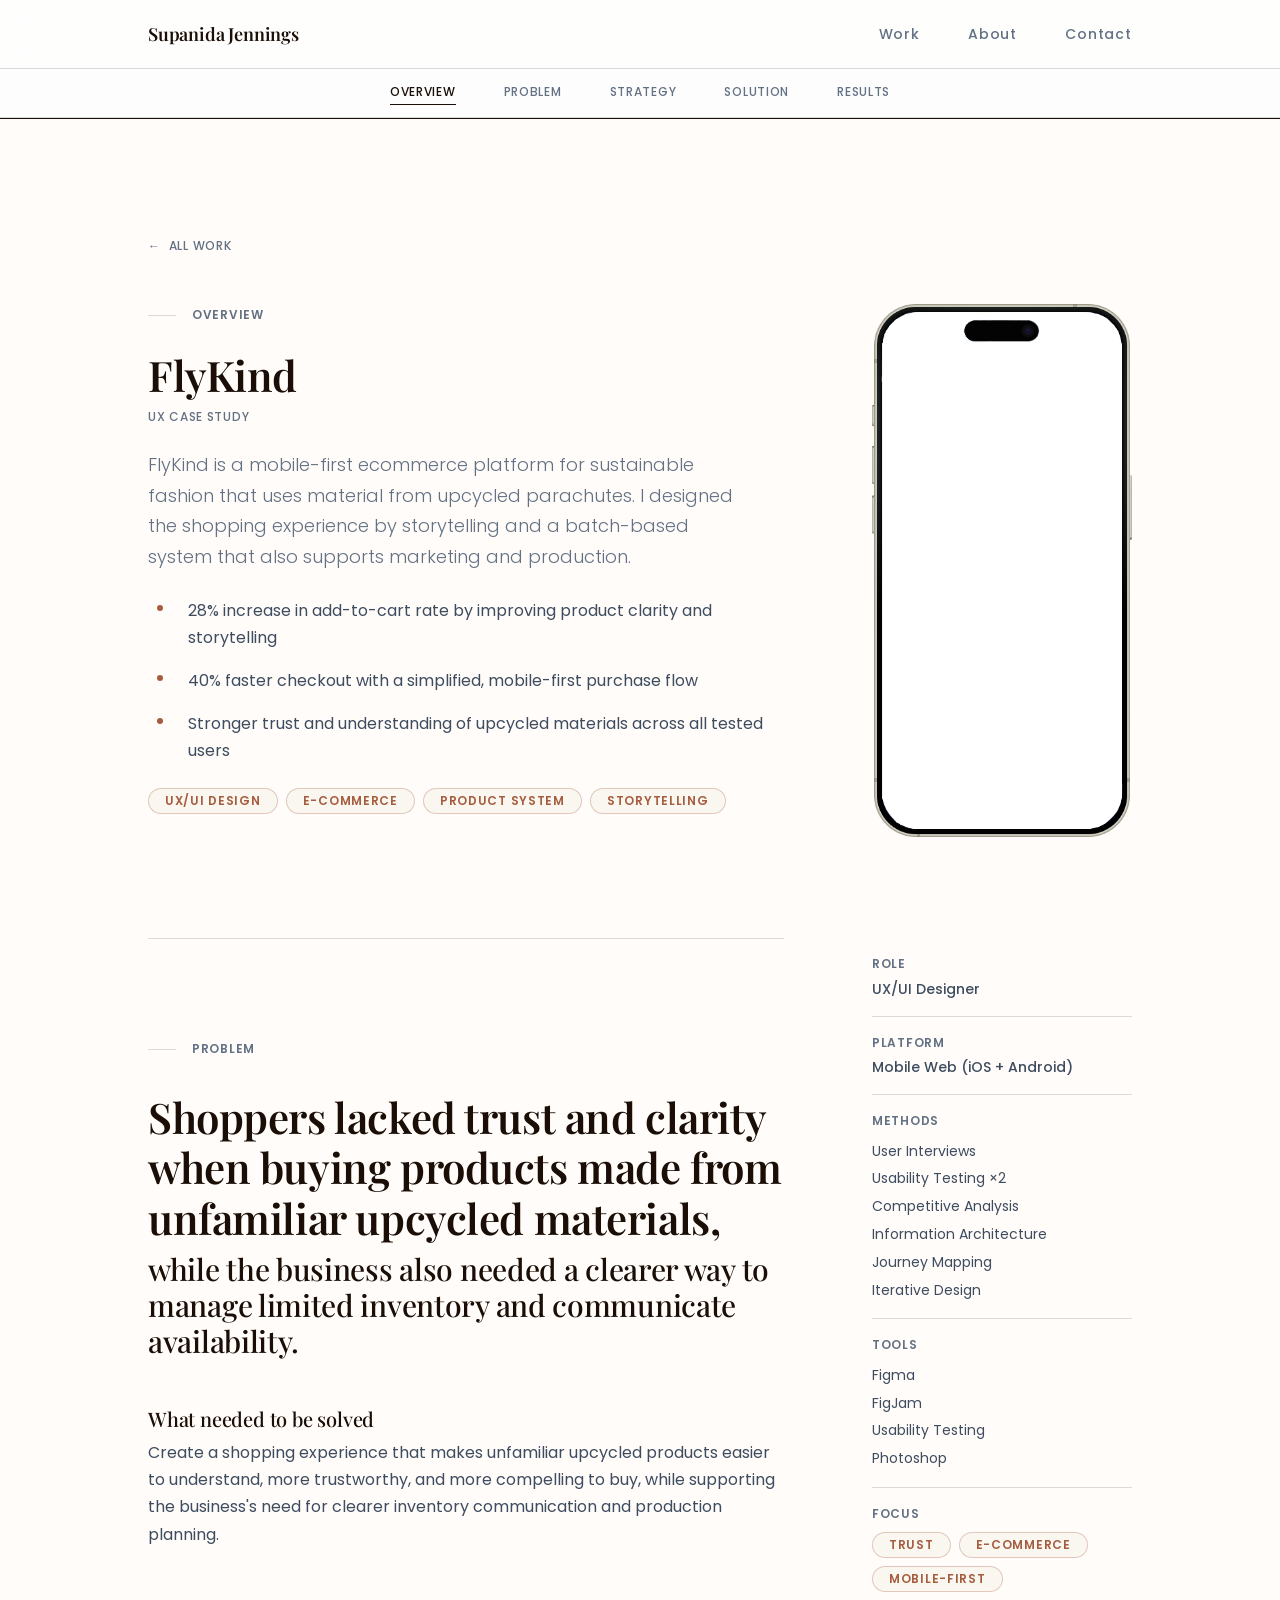
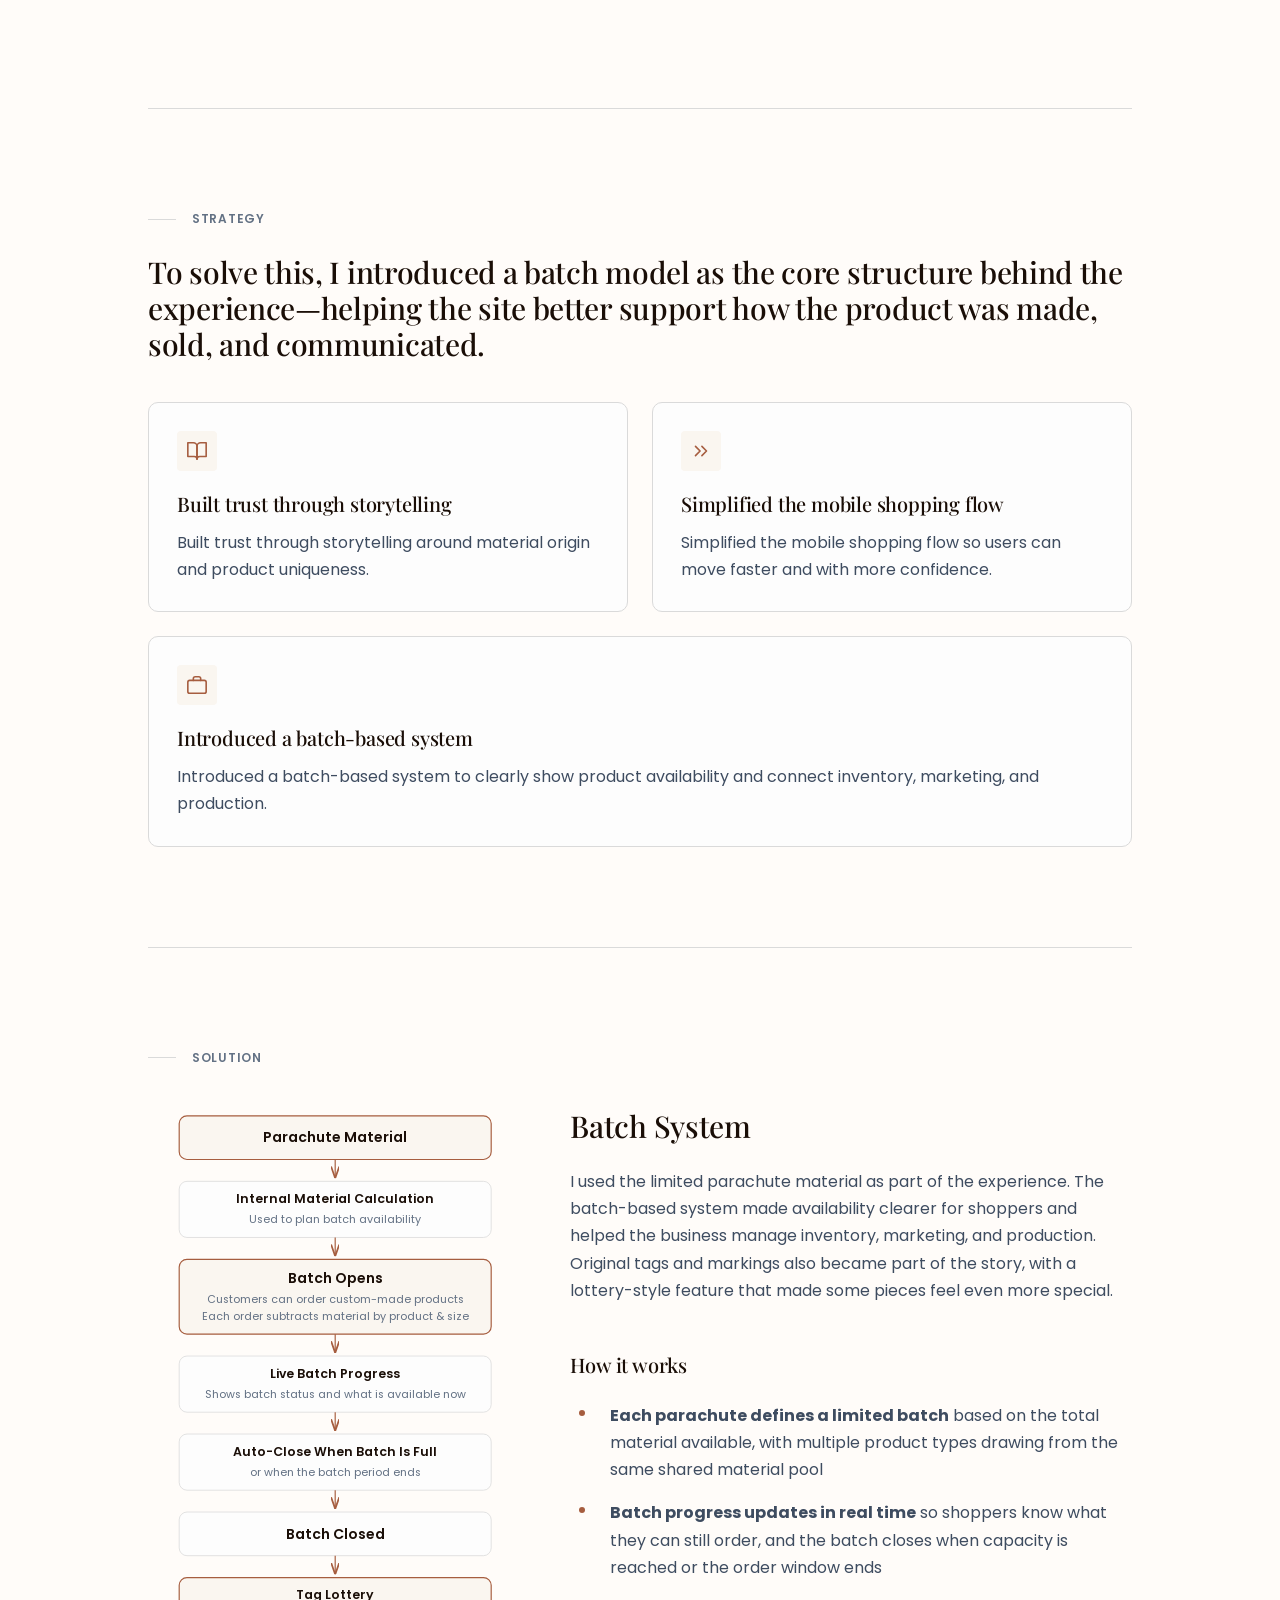
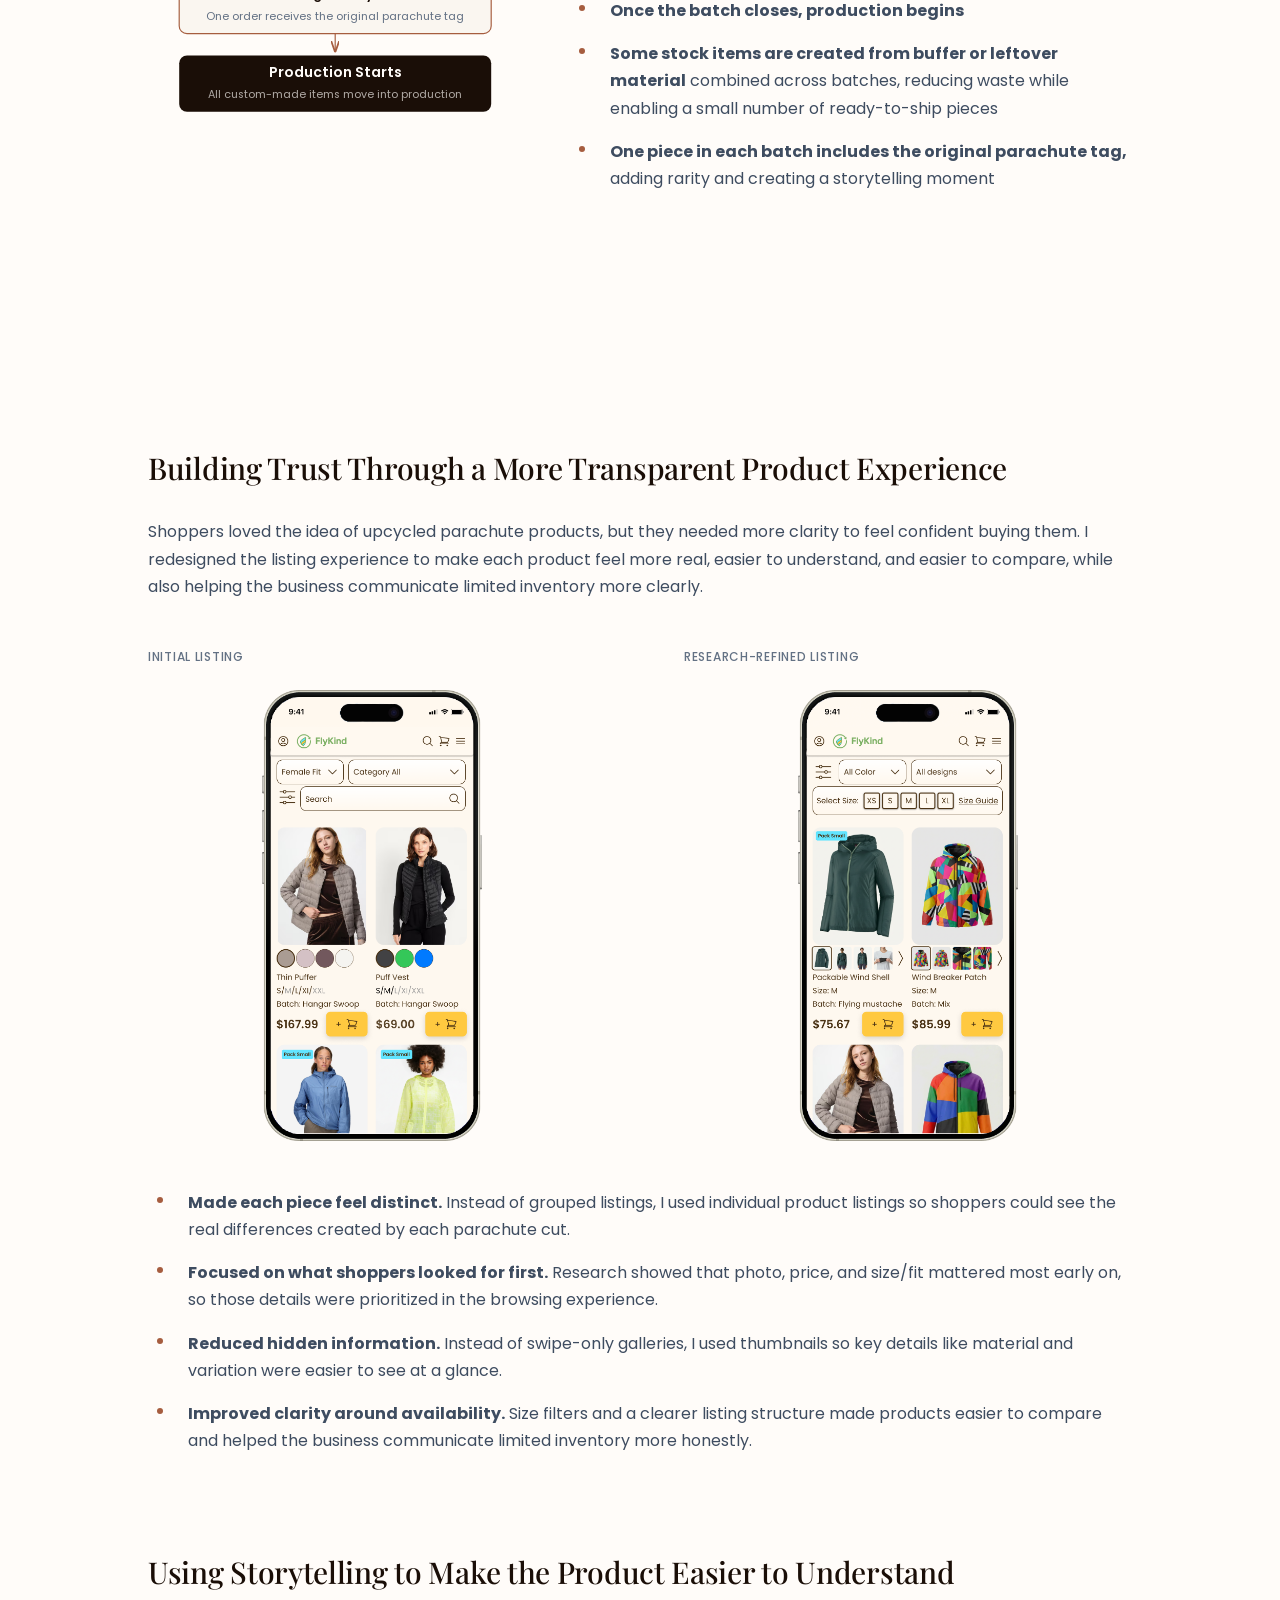
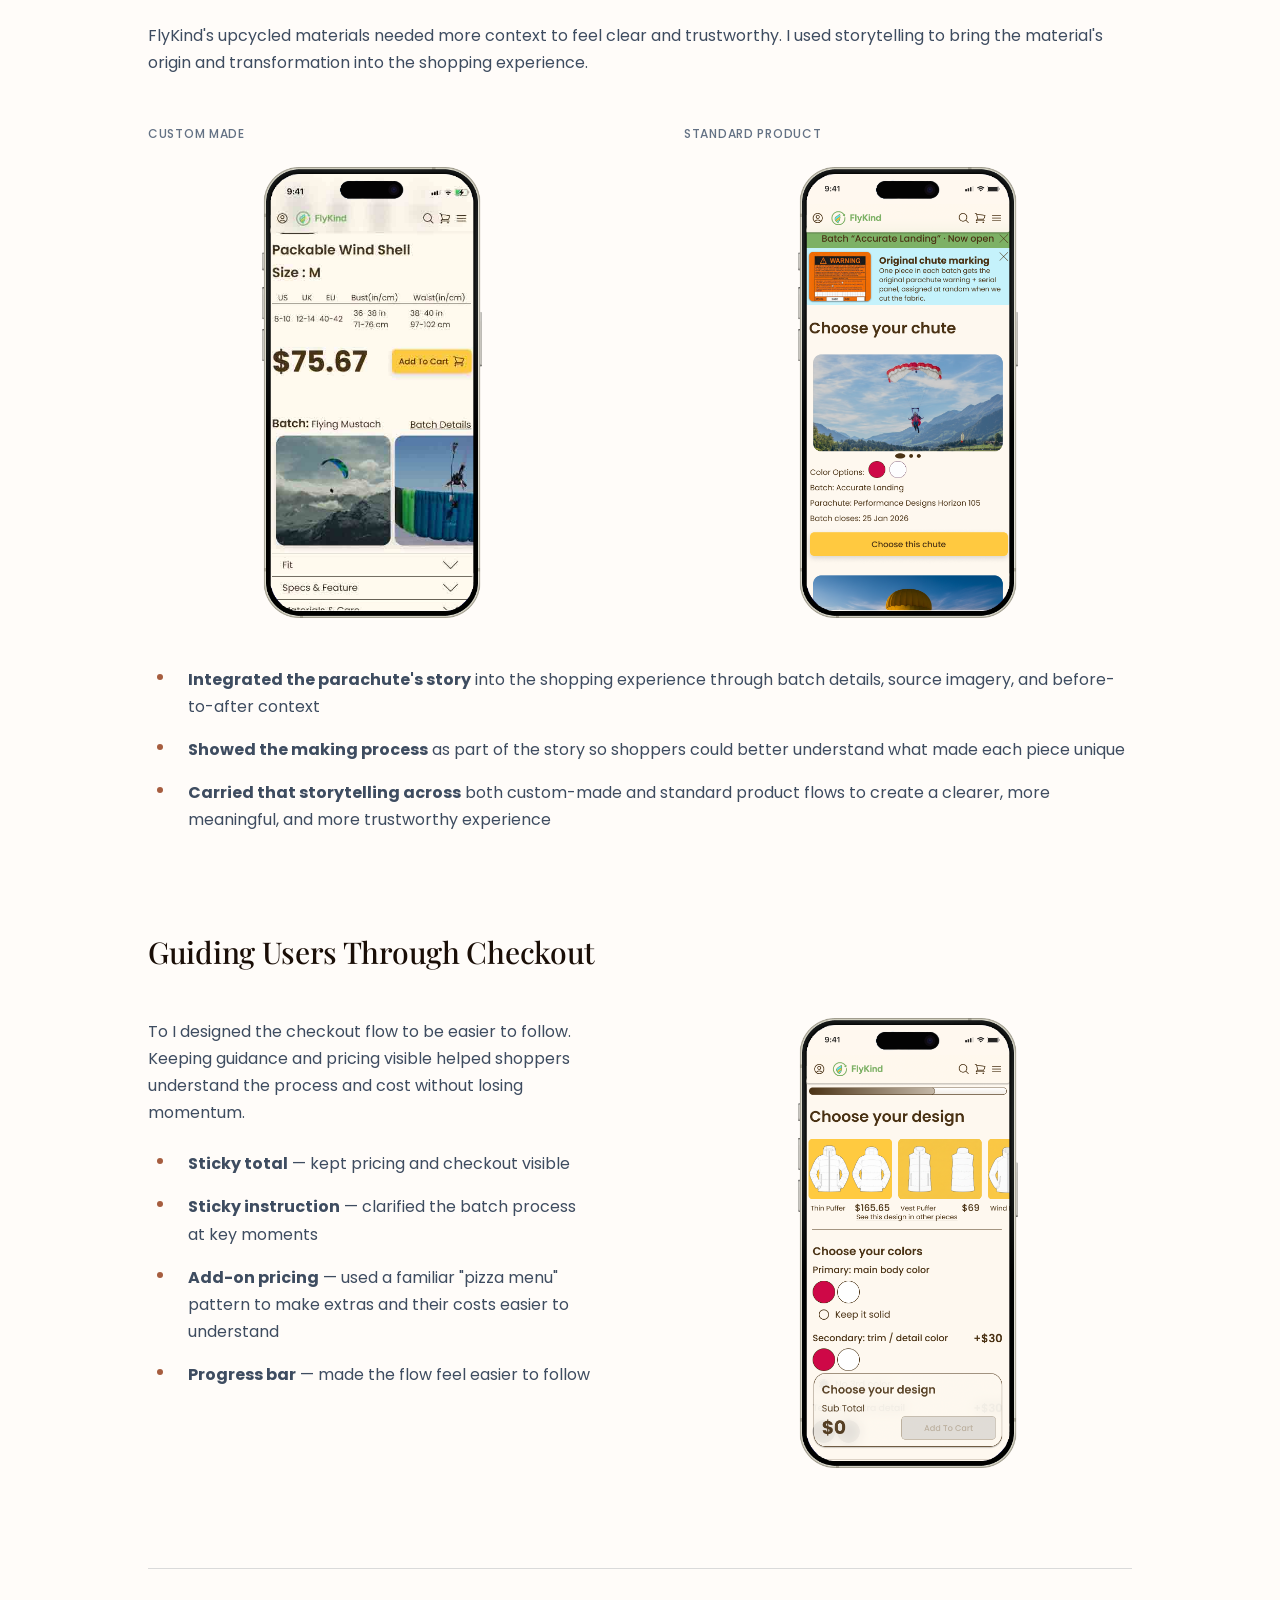
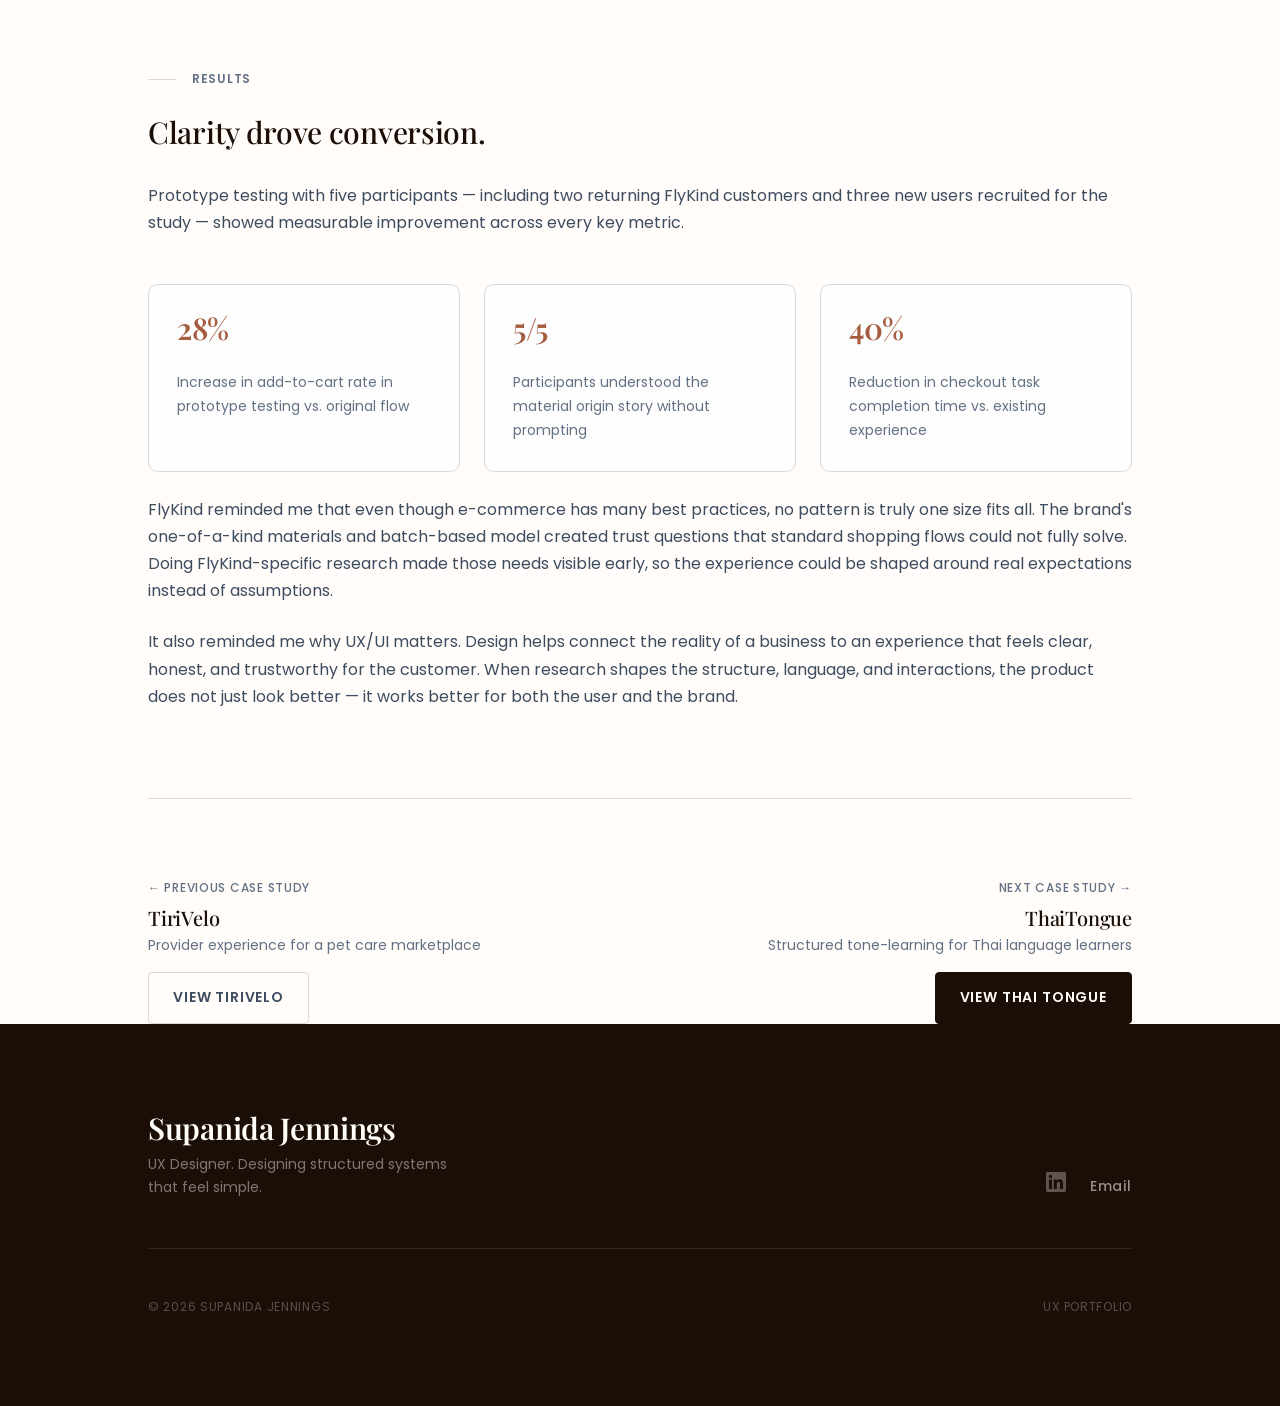
==== commit 29dc641a: "update: revise portfolio HTML pages Co-Authored-By: Claude Sonnet 4.6 <noreply@anthropic.com>" ====
--- a/flykind_2.html
+++ b/flykind_2.html
@@ -23,8 +23,8 @@
     }
 
     .section-label {
-      margin-top: var(--space-xxl);
-      margin-bottom: var(--space-xxl);
+      margin-top: 0;
+      margin-bottom: var(--space-lg);
     }
 
     html { scroll-padding-top: var(--scroll-offset); }
@@ -225,7 +225,7 @@
       background-color: var(--color-bg-secondary);
       border: 0.75px solid var(--color-border);
       border-radius: var(--radius-md);
-      padding: var(--space-lg);
+      padding: 28px;
     }
 
     .cs-strategy-icon {
@@ -459,7 +459,7 @@
     .cs-layout {
       display: grid;
       grid-template-columns: 1fr;
-      gap: var(--space-xxl);
+      gap: 100px;
       align-items: start;
     }
 
@@ -500,7 +500,7 @@
     /* -------------------------------------------------------------------
        CONTENT RHYTHM
     ------------------------------------------------------------------- */
-    .cs-content p + p { margin-top: var(--space-lg); }
+    .cs-content p + p { margin-top: 28px; }
 
     .cs-content h3 {
       font-family: var(--font-heading);
@@ -528,7 +528,6 @@
     }
 
     .cs-list {
-      counter-reset: cs-counter;
       margin-top: var(--space-lg);
       display: flex;
       flex-direction: column;
@@ -537,19 +536,19 @@
 
     .cs-list__item {
       display: grid;
-      grid-template-columns: 28px 1fr;
+      grid-template-columns: var(--space-lg) 1fr;
       gap: var(--space-md);
       align-items: start;
     }
 
     .cs-list__item::before {
-      counter-increment: cs-counter;
-      content: counter(cs-counter, decimal-leading-zero);
-      font-size: var(--text-caption);
-      font-weight: var(--weight-semibold);
-      letter-spacing: var(--tracking-label);
-      color: var(--color-accent);
-      padding-top: 3px;
+      content: '';
+      width: 6px;
+      height: 6px;
+      border-radius: 50%;
+      background-color: var(--color-accent);
+      margin-top: 8px;
+      justify-self: center;
     }
 
     .cs-list__item p {
@@ -761,7 +760,7 @@
       background-color: var(--color-bg-secondary);
       border: 0.75px solid var(--color-border);
       border-radius: var(--radius-md);
-      padding: var(--space-lg);
+      padding: 28px;
     }
 
     .cs-result-card__number {
@@ -783,9 +782,25 @@
     /* -------------------------------------------------------------------
        NEXT CASE STUDY
     ------------------------------------------------------------------- */
+    /* -------------------------------------------------------------------
+       SECTION DIVIDERS
+    ------------------------------------------------------------------- */
+    .cs-divider {
+      border: none;
+      border-top: 1px solid var(--color-border);
+      margin-block: 100px;
+    }
+
+    main > .cs-divider:first-child { margin-top: 0; }
+    .cs-hero { padding-bottom: 100px; }
+
+    @media (max-width: 679px) {
+      .cs-divider { margin-block: 72px; }
+    }
+
     .cs-next {
       border-top: 0.75px solid var(--color-border);
-      padding-top: var(--space-xxl);
+      padding-top: 80px;
       display: flex;
       flex-direction: column;
       gap: var(--space-lg);
@@ -870,7 +885,7 @@
       <div class="cs-hero-overview-grid cs-layout">
 
         <!-- Left: all text content -->
-        <div>
+        <div style="padding-top: 1px;">
 
           <!-- Overview label sits above everything -->
           <p class="section-label">Overview</p>
@@ -897,8 +912,6 @@
             <span class="tag">Product System</span>
             <span class="tag">Storytelling</span>
           </div>
-
-          <!-- Overview text removed -->
 
         </div>
 
@@ -936,12 +949,12 @@
   <!-- =====================================================================
        BODY — Problem section + sidebar (mirrors TiriVelo)
        ===================================================================== -->
-  <div style="padding-top: 0; padding-bottom: var(--space-xl);">
+  <div>
     <div class="container">
       <div class="cs-layout">
         <main>
 
-          <hr style="margin-top: var(--space-xxl); margin-bottom: 0;" />
+          <hr class="cs-divider" />
 
           <!-- PROBLEM -------------------------------------------------- -->
           <section id="problem" aria-labelledby="heading-problem">
@@ -957,7 +970,7 @@
 
               <!-- Design challenge -->
               <div style="margin-top: 48px;">
-                <h3 style="font-family: var(--font-heading); font-size: var(--text-h3); font-weight: var(--weight-medium); letter-spacing: var(--tracking-heading); color: var(--color-text-heading); line-height: var(--lh-heading); margin-bottom: var(--space-sm);">Design Challenge</h3>
+                <h3 style="font-family: var(--font-heading); font-size: var(--text-h3); font-weight: var(--weight-medium); letter-spacing: var(--tracking-heading); color: var(--color-text-heading); line-height: var(--lh-heading); margin-bottom: var(--space-sm);">What needed to be solved</h3>
                 <p class="body-text">
                   Create a shopping experience that makes unfamiliar upcycled products easier to understand, more trustworthy, and more compelling to buy, while supporting the business's need for clearer inventory communication and production planning.
                 </p>
@@ -1021,10 +1034,10 @@
   <!-- =====================================================================
        STRATEGY — full width with cards (mirrors TiriVelo)
        ===================================================================== -->
-  <div style="padding-bottom: var(--space-xl);">
+  <div>
     <div class="container">
 
-      <hr style="margin-top: var(--space-xxl); margin-bottom: 0;" />
+      <hr class="cs-divider" />
 
       <!-- STRATEGY ------------------------------------------------- -->
       <section id="strategy" aria-labelledby="heading-strategy">
@@ -1087,10 +1100,10 @@
   <!-- =====================================================================
        SOLUTION — full width (mirrors TiriVelo)
        ===================================================================== -->
-  <div style="padding-bottom: var(--space-xl);">
+  <div>
     <div class="container">
 
-          <hr style="margin-top: var(--space-xxl); margin-bottom: 0;" />
+          <hr class="cs-divider" />
 
           <!-- SOLUTION ------------------------------------------------- -->
           <section id="solution" aria-labelledby="heading-solution">
@@ -1203,7 +1216,7 @@
               <div class="feature-grid" style="margin-top: 48px;">
                 <div class="feature-column-left">
                   <div class="feature-card feature-card--tall">
-                    <p class="feature-label caption">Listing 1</p>
+                    <p class="feature-label caption">Initial listing</p>
                     <div class="feature-image-wrap">
                       <div class="cs-phone-mockup">
                         <img class="cs-phone-mockup__screen" src="Listing1.png" alt="FlyKind product listing showing individual items with color swatches, batch name, and pricing" loading="lazy" />
@@ -1214,7 +1227,7 @@
                 </div>
                 <div class="feature-column-right">
                   <div class="feature-card">
-                    <p class="feature-label caption">Listing 2</p>
+                    <p class="feature-label caption">Research-refined listing</p>
                     <div class="feature-image-wrap">
                       <div class="cs-phone-mockup">
                         <img class="cs-phone-mockup__screen" src="listing2.png" alt="FlyKind product listing with size filter, multiple product images, and batch labels" loading="lazy" />
@@ -1332,7 +1345,7 @@
 
           </section>
 
-          <hr style="margin-top: var(--space-xxl); margin-bottom: 0;" />
+          <hr class="cs-divider" />
 
           <!-- RESULTS -------------------------------------------------- -->
           <section id="results" aria-labelledby="heading-results">
@@ -1381,7 +1394,7 @@
             </div>
             <div style="text-align: right;">
               <p class="caption">Next case study →</p>
-              <p class="card-title" style="margin-top: var(--space-sm);">Thai Tongue</p>
+              <p class="card-title" style="margin-top: var(--space-sm);">ThaiTongue</p>
               <p class="small-text" style="margin-top: var(--space-xs);">Structured tone-learning for Thai language learners</p>
               <a href="thai-tongue.html" class="button-primary" style="margin-top: var(--space-md);">View Thai Tongue</a>
             </div>
--- a/supanida.css
+++ b/supanida.css
@@ -498,7 +498,7 @@
 }
 
 .case-study-card {
-  background-color: var(--color-bg-secondary);
+  background-color: var(--color-bg-primary);
   border: 1px solid var(--color-border);
   border-radius: var(--radius-lg);
   overflow: hidden;
